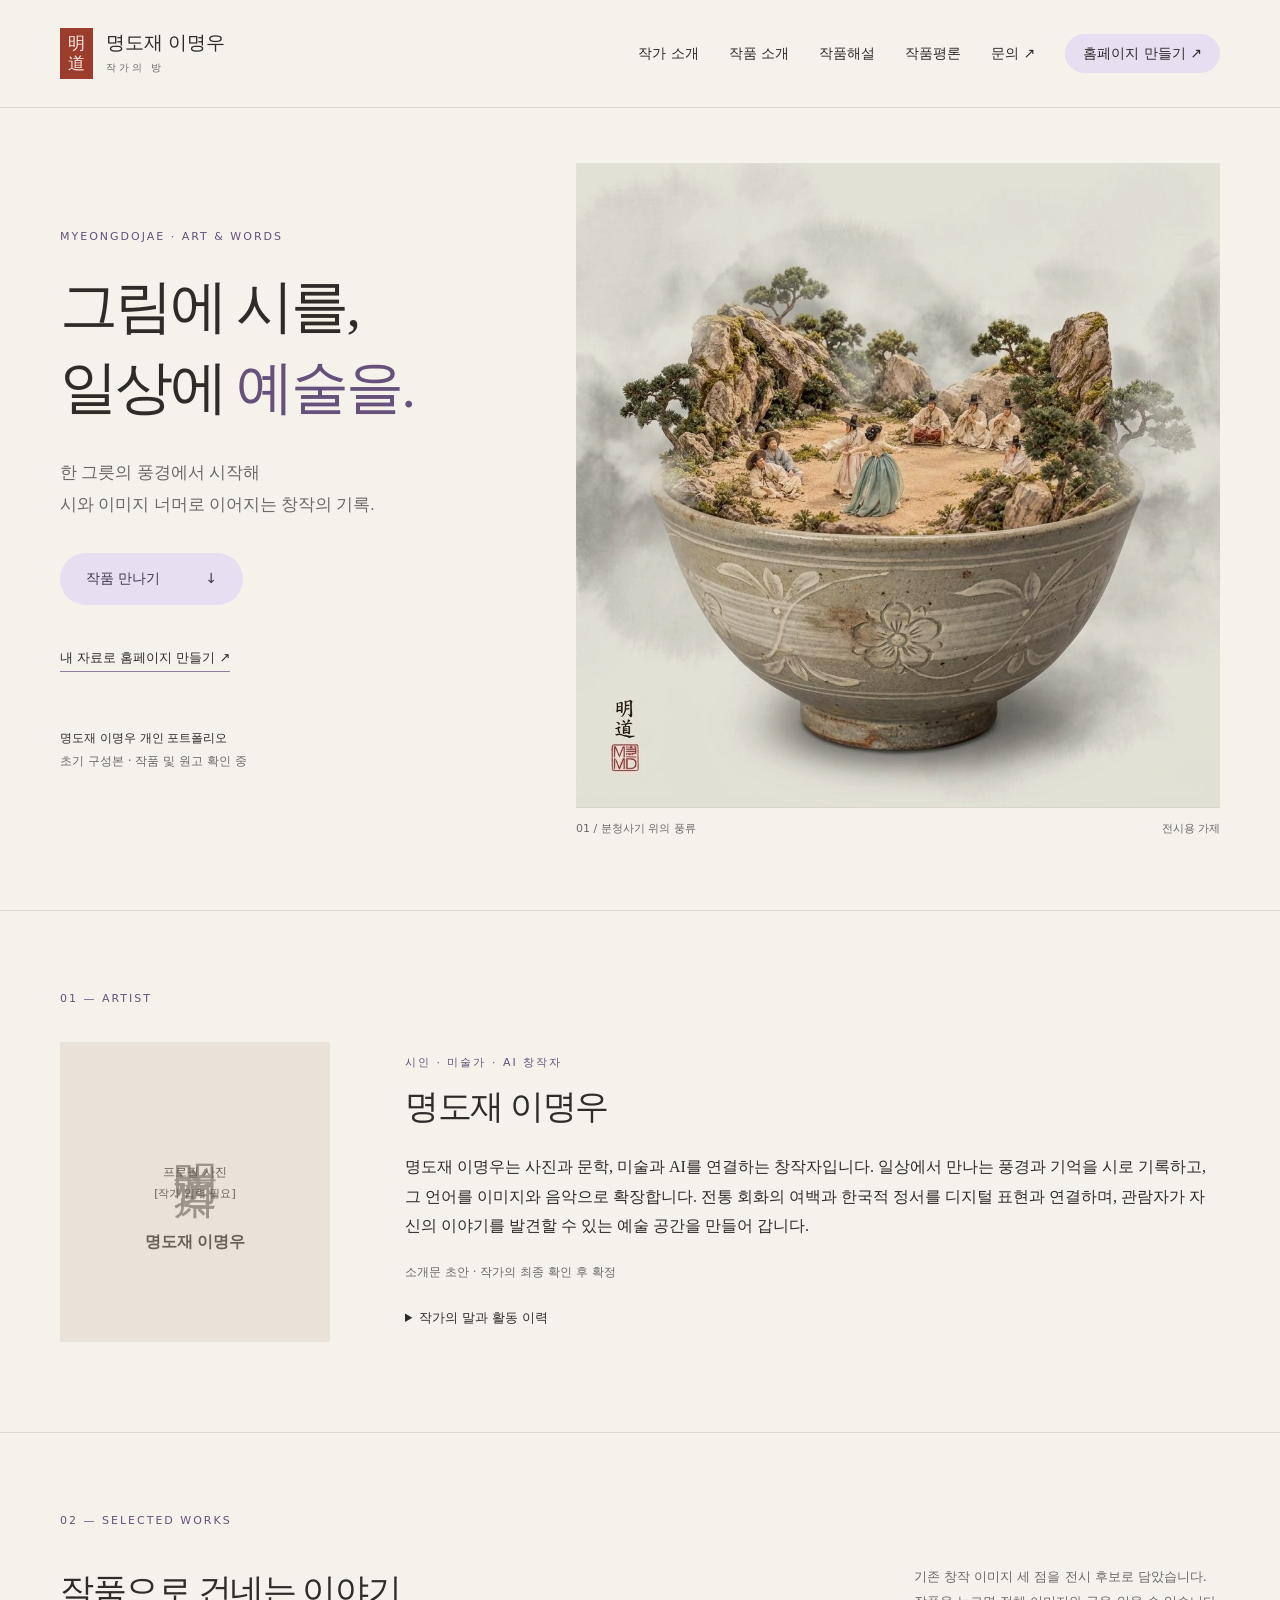
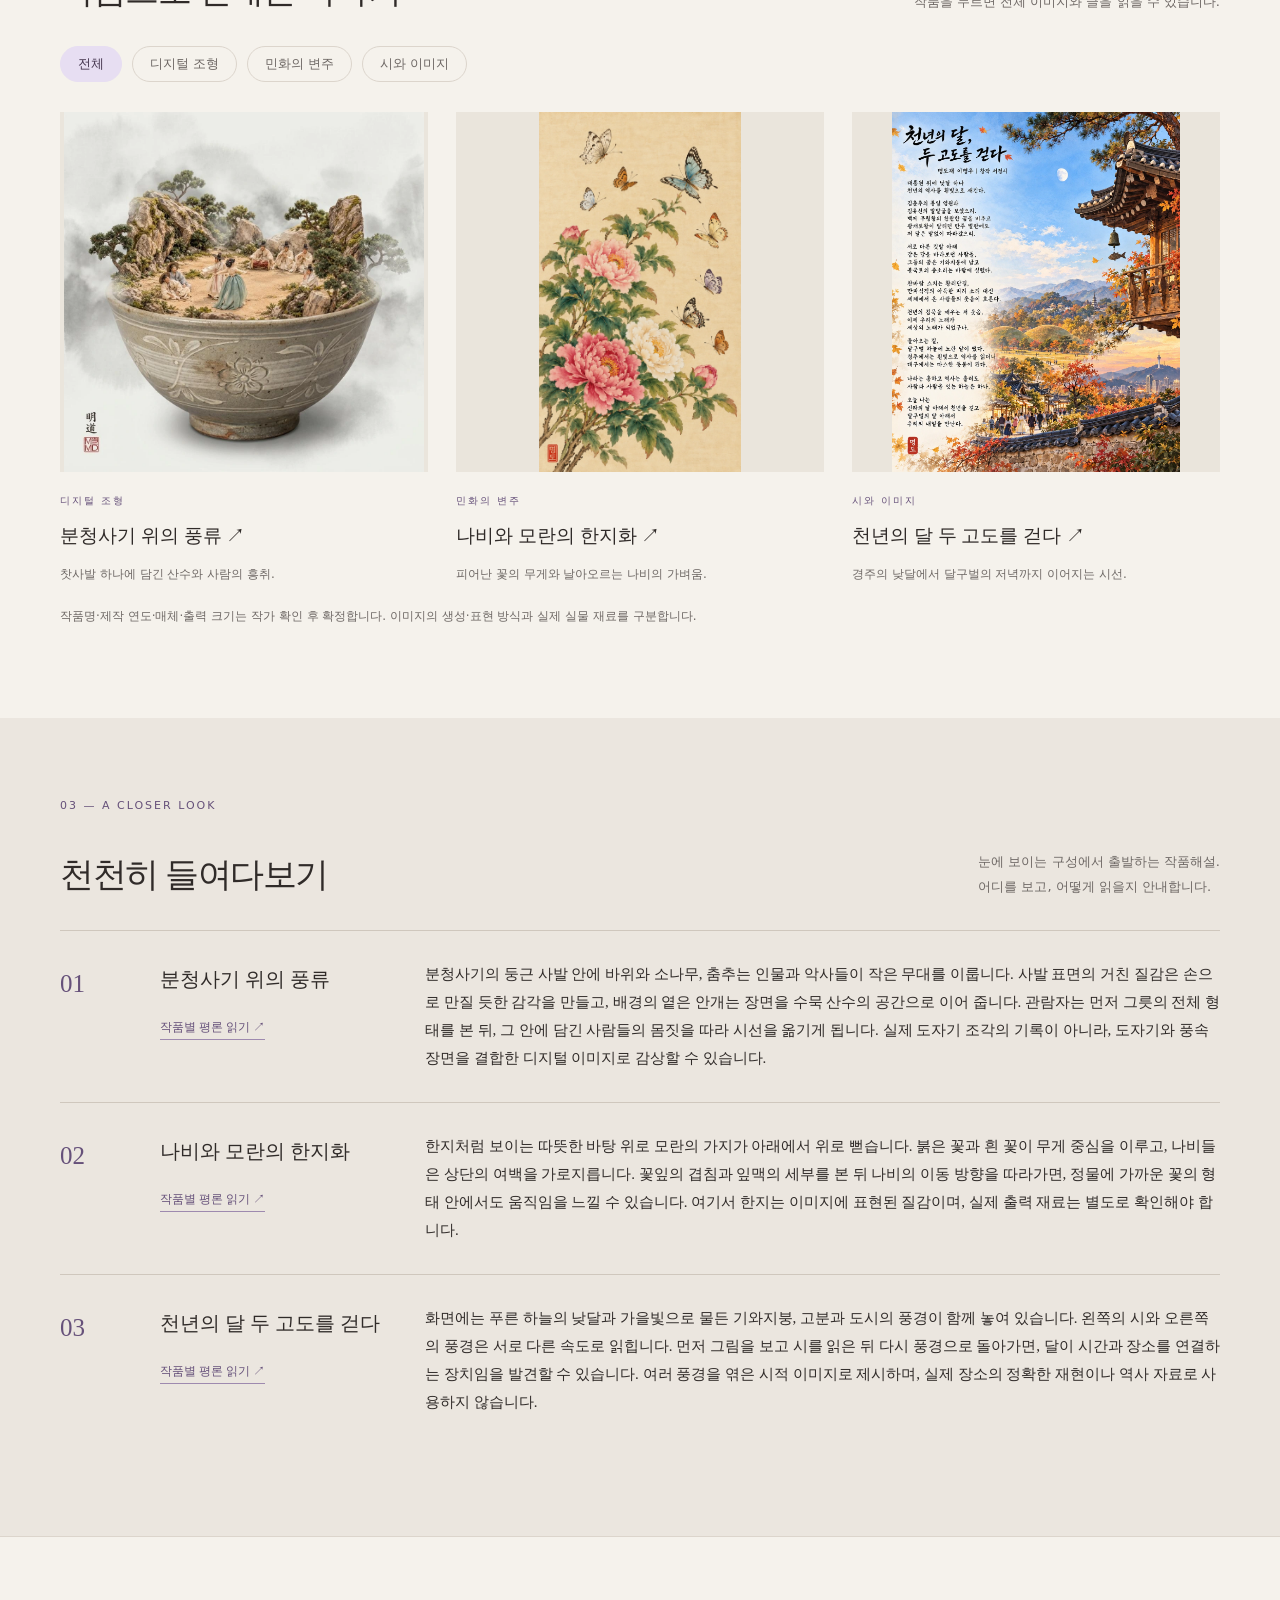
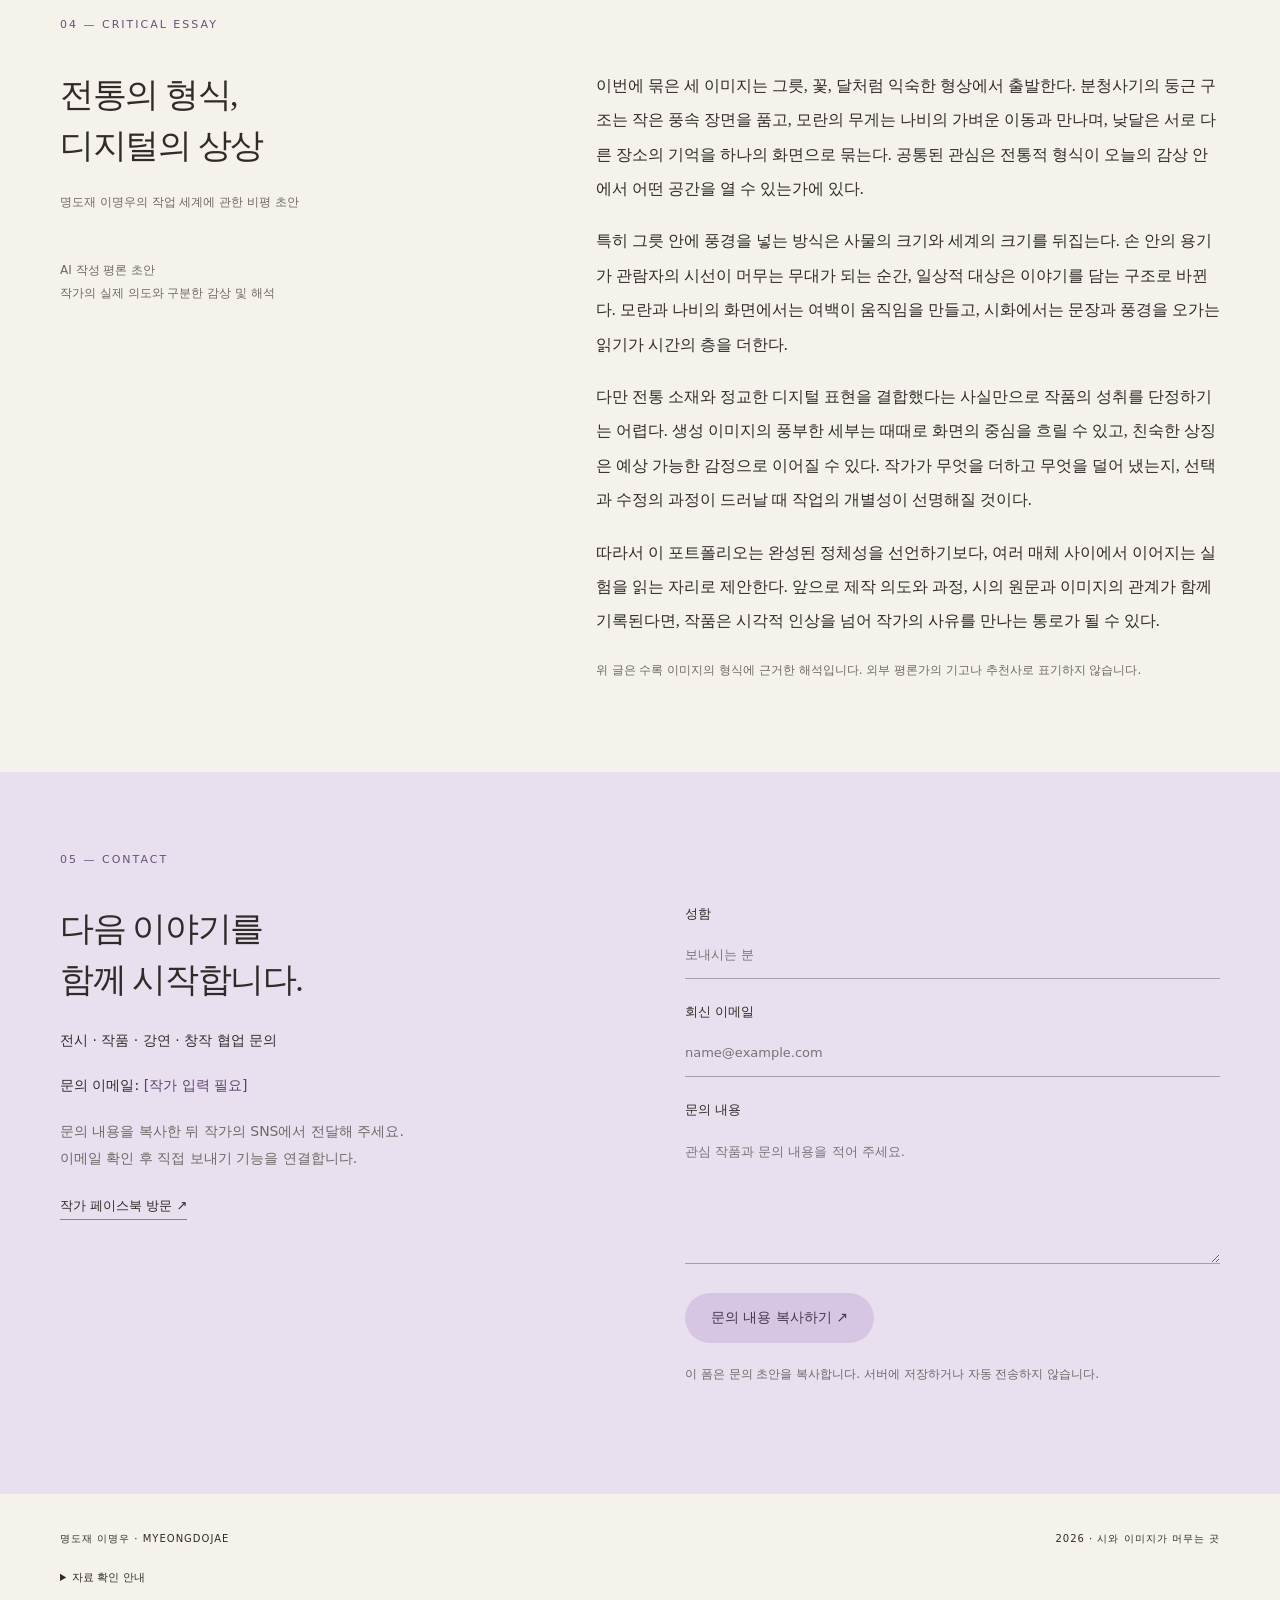
==== index.html @ 1635d93c "Add artist website builder, six-stage collaboration and project materials" ====
<!doctype html>
<html lang="ko"><head><meta charset="utf-8"><meta name="viewport" content="width=device-width, initial-scale=1"><title>명도재 이명우 | 작가의 방</title><meta name="description" content="명도재 이명우의 개인 포트폴리오. 작가 소개, 작품, 해설과 평론을 만나보세요."><meta property="og:title" content="명도재 이명우 작가의 방"><meta property="og:description" content="시와 이미지 사이에서 만나는 명도재 이명우의 작품 세계"><meta property="og:image" content="https://myeongdojae-lee-myeongwoo-portfolio.korea8014lee.chatgpt.site/assets/buncheong.webp"><meta name="theme-color" content="#f5f2ec"><link rel="stylesheet" href="style.css"><script src="app.js" defer></script></head>
<body><a class="skip" href="#main">본문으로 건너뛰기</a><header><a class="brand" href="#home"><span class="seal" aria-hidden="true">明<br>道</span><span>명도재 이명우<small>작가의 방</small></span></a><nav aria-label="주 메뉴"><a href="#artist">작가 소개</a><a href="#works">작품 소개</a><a href="#explanation">작품해설</a><a href="#criticism">작품평론</a><a href="#contact">문의 ↗</a><a href="admin/#create">홈페이지 만들기 ↗</a></nav></header>
<main id="main"><section class="hero wrap" id="home"><div class="hero-copy"><p class="eyebrow">MYEONGDOJAE · ART & WORDS</p><h1>그림에 시를,<br>일상에 <em>예술을.</em></h1><p class="intro">한 그릇의 풍경에서 시작해<br>시와 이미지 너머로 이어지는 창작의 기록.</p><a class="pill" href="#works">작품 만나기 <span>↓</span></a><p style="margin-top:18px"><a class="text-link" href="admin/#create">내 자료로 홈페이지 만들기 ↗</a></p><p class="hero-note">명도재 이명우 개인 포트폴리오<br><span>초기 구성본 · 작품 및 원고 확인 중</span></p></div><figure class="hero-art"><img src="assets/buncheong.webp" alt="분청사기 사발 속 풍속 장면과 소나무, 바위로 구성된 디지털 작품" fetchpriority="high"><figcaption><span>01 / 분청사기 위의 풍류</span><span>전시용 가제</span></figcaption></figure></section>
<section class="artist wrap section" id="artist"><div class="section-label">01 — ARTIST</div><div class="artist-layout"><div class="portrait"><span class="portrait-symbol">明道齋</span><p>프로필 사진<br><span>[작가 입력 필요]</span></p><b>명도재 이명우</b></div><div><p class="eyebrow">시인 · 미술가 · AI 창작자</p><h2>명도재 이명우</h2><p id="bio"></p><p class="muted">소개문 초안 · 작가의 최종 확인 후 확정</p><details><summary>작가의 말과 활동 이력</summary><p>작가의 말과 최종 작업 철학: [작가 입력 필요]</p><p>학력 · 경력 · 수상 · 공식 전시 이력: [검색 필요] 공식 자료와 작가 확인을 거쳐 보완합니다.</p><p>이름 표기와 대표 작품 선정 기준: [작가 입력 필요]</p></details></div></div></section>
<section class="wrap section" id="works"><div class="section-label">02 — SELECTED WORKS</div><div class="section-head"><h2>작품으로 건네는 이야기</h2><p>기존 창작 이미지 세 점을 전시 후보로 담았습니다.<br>작품을 누르면 전체 이미지와 글을 읽을 수 있습니다.</p></div><div class="filters" role="group" aria-label="작품 분야"><button class="active" data-filter="전체" aria-pressed="true">전체</button><button data-filter="디지털 조형" aria-pressed="false">디지털 조형</button><button data-filter="민화의 변주" aria-pressed="false">민화의 변주</button><button data-filter="시와 이미지" aria-pressed="false">시와 이미지</button></div><div class="works-grid" id="work-grid"></div><p class="muted">작품명·제작 연도·매체·출력 크기는 작가 확인 후 확정합니다. 이미지의 생성·표현 방식과 실제 실물 재료를 구분합니다.</p></section>
<section class="reading-band" id="explanation"><div class="wrap section"><div class="section-label">03 — A CLOSER LOOK</div><div class="section-head"><h2>천천히 들여다보기</h2><p>눈에 보이는 구성에서 출발하는 작품해설.<br>어디를 보고, 어떻게 읽을지 안내합니다.</p></div><div id="explanation-list"></div></div></section>
<section class="wrap section criticism" id="criticism"><div class="section-label">04 — CRITICAL ESSAY</div><div class="essay-layout"><div><h2>전통의 형식,<br>디지털의 상상</h2><p class="muted">명도재 이명우의 작업 세계에 관한 비평 초안</p><p class="essay-meta">AI 작성 평론 초안<br>작가의 실제 의도와 구분한 감상 및 해석</p></div><article><p>이번에 묶은 세 이미지는 그릇, 꽃, 달처럼 익숙한 형상에서 출발한다. 분청사기의 둥근 구조는 작은 풍속 장면을 품고, 모란의 무게는 나비의 가벼운 이동과 만나며, 낮달은 서로 다른 장소의 기억을 하나의 화면으로 묶는다. 공통된 관심은 전통적 형식이 오늘의 감상 안에서 어떤 공간을 열 수 있는가에 있다.</p><p>특히 그릇 안에 풍경을 넣는 방식은 사물의 크기와 세계의 크기를 뒤집는다. 손 안의 용기가 관람자의 시선이 머무는 무대가 되는 순간, 일상적 대상은 이야기를 담는 구조로 바뀐다. 모란과 나비의 화면에서는 여백이 움직임을 만들고, 시화에서는 문장과 풍경을 오가는 읽기가 시간의 층을 더한다.</p><p>다만 전통 소재와 정교한 디지털 표현을 결합했다는 사실만으로 작품의 성취를 단정하기는 어렵다. 생성 이미지의 풍부한 세부는 때때로 화면의 중심을 흐릴 수 있고, 친숙한 상징은 예상 가능한 감정으로 이어질 수 있다. 작가가 무엇을 더하고 무엇을 덜어 냈는지, 선택과 수정의 과정이 드러날 때 작업의 개별성이 선명해질 것이다.</p><p>따라서 이 포트폴리오는 완성된 정체성을 선언하기보다, 여러 매체 사이에서 이어지는 실험을 읽는 자리로 제안한다. 앞으로 제작 의도와 과정, 시의 원문과 이미지의 관계가 함께 기록된다면, 작품은 시각적 인상을 넘어 작가의 사유를 만나는 통로가 될 수 있다.</p><p class="muted">위 글은 수록 이미지의 형식에 근거한 해석입니다. 외부 평론가의 기고나 추천사로 표기하지 않습니다.</p></article></div></section>
<section class="contact-band" id="contact"><div class="wrap section"><div class="section-label">05 — CONTACT</div><div class="contact-grid"><div><h2>다음 이야기를<br>함께 시작합니다.</h2><p>전시 · 작품 · 강연 · 창작 협업 문의</p><p>문의 이메일: <span class="pending">[작가 입력 필요]</span></p><p class="muted">문의 내용을 복사한 뒤 작가의 SNS에서 전달해 주세요.<br>이메일 확인 후 직접 보내기 기능을 연결합니다.</p><a class="text-link" href="https://www.facebook.com/KOREA8014LEE/" target="_blank" rel="noopener noreferrer">작가 페이스북 방문 ↗</a></div><form id="contact-form"><label for="sender">성함</label><input id="sender" name="sender" required autocomplete="name" placeholder="보내시는 분"><label for="reply">회신 이메일</label><input id="reply" name="reply" type="email" required autocomplete="email" placeholder="name@example.com"><label for="message">문의 내용</label><textarea id="message" name="message" rows="5" required placeholder="관심 작품과 문의 내용을 적어 주세요."></textarea><button type="submit" class="pill">문의 내용 복사하기 ↗</button><p class="muted">이 폼은 문의 초안을 복사합니다. 서버에 저장하거나 자동 전송하지 않습니다.</p><p id="form-status" role="status"></p></form></div></div></section>
<footer class="wrap"><span>명도재 이명우 · MYEONGDOJAE</span><span>2026 · 시와 이미지가 머무는 곳</span><details><summary>자료 확인 안내</summary><p>소개문은 제공된 작가 정보에 기반한 초안입니다. 작품은 기존 창작 이미지를 바탕으로 구성했습니다. 작품해설과 평론은 이미지 관찰에 기반한 AI 초안입니다.</p><p>공개 자료 검색일 2026년 10월 26일. <a href="https://www.facebook.com/KOREA8014LEE/" target="_blank" rel="noopener noreferrer">작가 공개 프로필</a>은 검색 결과에서 확인했으며, 상세 이력은 공식 자료의 보완이 필요합니다.</p></details></footer></main>
<dialog id="work-dialog" aria-labelledby="dialog-title"><button class="close" type="button" aria-label="작품 상세 닫기">×</button><div id="dialog-content"></div></dialog></body></html>
---- style.css ----
:root{--paper:#f5f2ec;--ink:#302b29;--muted:#6e6865;--line:#dcd5cc;--lavender:#e7def2;--purple:#66517a}*{box-sizing:border-box}html{scroll-behavior:smooth;scroll-padding-top:115px}body{margin:0;background:var(--paper);color:var(--ink);font:16px/1.85 "Noto Serif KR","Batang",serif}h1,h2,h3,p,figure{margin:0}h1,h2,h3{word-break:keep-all}p+p{margin-top:18px}button,input,textarea{font:inherit}button,a,input,textarea,summary{-webkit-tap-highlight-color:transparent}a{color:inherit;text-decoration:none}a:hover{text-decoration:underline}button{cursor:pointer}button:focus-visible,a:focus-visible,input:focus-visible,textarea:focus-visible,summary:focus-visible{outline:3px solid var(--purple);outline-offset:5px}.wrap{max-width:1320px;margin:auto;padding-left:60px;padding-right:60px}header{min-height:108px;display:flex;align-items:center;justify-content:space-between;padding:22px 60px;border-bottom:1px solid var(--line);background:rgba(245,242,236,.97);position:sticky;top:0;z-index:5}nav{display:flex;gap:30px;font-family:system-ui,sans-serif;font-size:14px}nav a:last-child{background:var(--lavender);padding:7px 18px;border-radius:25px}nav a{align-self:center}.brand{display:flex;gap:13px;align-items:center;font-size:19px;line-height:1.5}.brand small{display:block;font:10px/2 system-ui,sans-serif;color:var(--muted);letter-spacing:3px}.seal{background:#9c3c2d;color:#f8ede4;line-height:1.15;padding:6px 8px;font-size:17px}.hero{display:grid;grid-template-columns:.85fr 1.15fr;gap:40px;padding-top:55px;padding-bottom:72px;align-items:center}.eyebrow{font:11px/1.6 system-ui,sans-serif;letter-spacing:2px;color:var(--purple);margin-bottom:22px}h1{font-size:clamp(36px,4.5vw,64px);font-weight:500;line-height:1.4;letter-spacing:-3px}h1 em{font-style:normal;color:var(--purple)}.intro{margin-top:28px;color:var(--muted);line-height:1.9;font-size:17px}.pill{display:inline-flex;align-items:center;justify-content:space-between;gap:45px;border:0;background:var(--lavender);border-radius:40px;padding:13px 26px;color:#45364f;font-family:system-ui,sans-serif;font-size:14px}.hero .pill{margin-top:32px}.hero-note{font:12px/1.9 system-ui,sans-serif;margin-top:55px}.hero-note span{color:var(--muted)}.hero-art img{display:block;width:100%;mix-blend-mode:multiply}.hero-art figcaption{border-top:1px solid var(--line);display:flex;justify-content:space-between;padding-top:12px;font:11px/1.6 system-ui,sans-serif;color:var(--muted)}.section{padding-top:80px;padding-bottom:90px;border-top:1px solid var(--line)}.section-label{font:11px/1.5 system-ui,sans-serif;color:var(--purple);letter-spacing:2px;margin-bottom:35px}h2{font-size:34px;font-weight:500;line-height:1.5;letter-spacing:-1.4px}.artist-layout{display:grid;grid-template-columns:270px 1fr;gap:75px;align-items:center}.artist-layout h2{margin-bottom:20px}.artist-layout .eyebrow{margin-bottom:10px}.portrait{background:#e8e2d9;min-height:300px;display:flex;align-items:center;justify-content:center;flex-direction:column;gap:22px;color:#6a6058}.portrait-symbol{font-size:45px;letter-spacing:4px;writing-mode:vertical-rl;opacity:.6}.portrait p{text-align:center;font:12px/1.8 system-ui,sans-serif}.portrait p span{font-size:11px}.muted{font:12px/1.9 system-ui,sans-serif;color:var(--muted);margin-top:20px}details{font:13px/1.9 system-ui,sans-serif;margin-top:22px}summary{cursor:pointer}details p{margin-top:15px}.section-head{display:flex;justify-content:space-between;gap:40px;align-items:center;margin-bottom:30px}.section-head>p{font:13px/1.9 system-ui,sans-serif;color:var(--muted)}.filters{display:flex;gap:10px;flex-wrap:wrap;margin-bottom:30px}.filters button{padding:7px 17px;border:1px solid var(--line);border-radius:30px;background:transparent;font:13px/1.6 system-ui,sans-serif;color:var(--muted)}.filters .active{background:var(--lavender);border-color:var(--lavender);color:#45364f}.works-grid{display:grid;grid-template-columns:repeat(3,1fr);gap:28px}.work{border:0;background:transparent;text-align:left;padding:0;color:inherit}.work .image-well{background:#eae5dc;height:360px;display:flex;align-items:center;justify-content:center;overflow:hidden}.work img{height:100%;width:100%;object-fit:contain;transition:transform .3s}.work:hover img{transform:scale(1.025)}.work .num{display:block;font:10px system-ui,sans-serif;color:var(--purple);letter-spacing:2px;margin-top:22px}.work h3{font-size:19px;font-weight:500;margin:10px 0}.work p{font:12px/1.8 system-ui,sans-serif;color:var(--muted)}.reading-band{background:#ebe6df}.reading-band .section{border:0}.reading-row{display:grid;grid-template-columns:75px 240px 1fr;gap:25px;border-top:1px solid #cfc7bd;padding:30px 0}.reading-row>span{font-size:25px;color:var(--purple)}.reading-row h3{font-size:20px;font-weight:500}.reading-row p{font-size:15px}.reading-row button{display:block;border:0;border-bottom:1px solid #9e8aaf;background:none;color:var(--purple);padding:0;margin-top:18px;font-size:12px}.essay-layout{display:grid;grid-template-columns:1fr 1.4fr;gap:90px}.essay-meta{font:12px/1.9 system-ui,sans-serif;color:var(--muted);margin-top:45px}.essay-layout article{font-size:16px;line-height:2.15}.contact-band{background:#e9e0ef}.contact-band .section{border:0}.contact-grid{display:grid;grid-template-columns:1fr 1fr;gap:90px}.contact-grid h2{margin-bottom:22px}.contact-grid>div>p{font:14px/1.9 system-ui,sans-serif}.pending{color:#5c426f}.text-link{display:inline-block;margin-top:22px;border-bottom:1px solid #8f7c9c;font:13px/2 system-ui,sans-serif}form{font:13px/1.7 system-ui,sans-serif}label{display:block;margin-bottom:7px}input,textarea{width:100%;padding:12px 0;border:0;border-bottom:1px solid #aa9caf;background:transparent;border-radius:0;margin-bottom:22px;color:var(--ink)}textarea{resize:vertical}form .pill{background:#d7c6e3}footer{display:flex;flex-wrap:wrap;gap:20px;justify-content:space-between;padding-top:35px!important;padding-bottom:35px!important;font:10px/1.9 system-ui,sans-serif;letter-spacing:1px}footer details{width:100%;letter-spacing:0;font-size:11px;margin-top:0}dialog{border:0;background:var(--paper);color:var(--ink);max-width:1100px;width:94vw;max-height:92vh;padding:55px;overscroll-behavior:contain}dialog::backdrop{background:#26201ccd;backdrop-filter:blur(6px)}.close{position:absolute;top:12px;right:20px;border:0;background:var(--lavender);border-radius:50%;width:35px;height:35px;font-size:26px;line-height:1}.detail-layout{display:grid;grid-template-columns:1fr 1fr;gap:40px}.detail-layout img{width:100%;height:auto;max-height:72vh;object-fit:contain;position:sticky;top:0}.detail-layout h2{font-size:28px;margin-bottom:10px}.detail-layout h3{font-size:20px;margin-top:28px;margin-bottom:10px}.detail-layout p{font-size:14px}.detail-layout dl{font:12px/1.9 system-ui,sans-serif}.detail-layout dt{color:var(--purple);margin-top:12px}.detail-layout dd{margin:0}.detail-layout a{font:12px system-ui,sans-serif;text-decoration:underline}.skip{position:absolute;top:-80px;background:white;padding:10px;z-index:20}.skip:focus{top:0}[hidden]{display:none!important}@media(max-width:900px){header{padding:18px 25px;gap:15px;flex-wrap:wrap;position:relative}nav{gap:19px;flex-wrap:wrap;font-size:12px}.wrap{padding-left:26px;padding-right:26px}.hero{gap:15px}.hero-note{margin-top:25px}.artist-layout{gap:35px;grid-template-columns:200px 1fr}.work .image-well{height:280px}.reading-row{grid-template-columns:40px 180px 1fr;gap:15px}.essay-layout,.contact-grid{gap:40px}.detail-layout{gap:25px}}@media(max-width:620px){html{scroll-padding-top:15px}.hero{grid-template-columns:1fr;padding-top:38px;padding-bottom:45px}.hero-copy{max-width:90%}h1{font-size:42px;letter-spacing:-2px}.intro{font-size:15px;margin-top:20px}.hero-note{margin:23px 0 10px}.hero-art{margin-top:15px}.section{padding-top:45px;padding-bottom:50px}.section-label{margin-bottom:24px}h2{font-size:28px}.artist-layout{grid-template-columns:1fr;gap:30px}.portrait{min-height:230px;max-width:260px}.section-head{display:block}.section-head>p{margin-top:15px}.works-grid{grid-template-columns:1fr;gap:38px}.work .image-well{height:420px}.reading-row{grid-template-columns:32px 1fr}.reading-row>div:last-child{grid-column:2}.essay-layout,.contact-grid,.detail-layout{grid-template-columns:1fr;gap:28px}.essay-meta{margin-top:20px}.detail-layout img{position:static;max-height:60vh}dialog{padding:48px 22px 25px}.section-head h2{font-size:27px}footer{font-size:10px}.brand{font-size:17px}nav{gap:14px}.hero-art figcaption{font-size:10px}}@media(prefers-reduced-motion:reduce){html{scroll-behavior:auto}*{transition:none!important}}
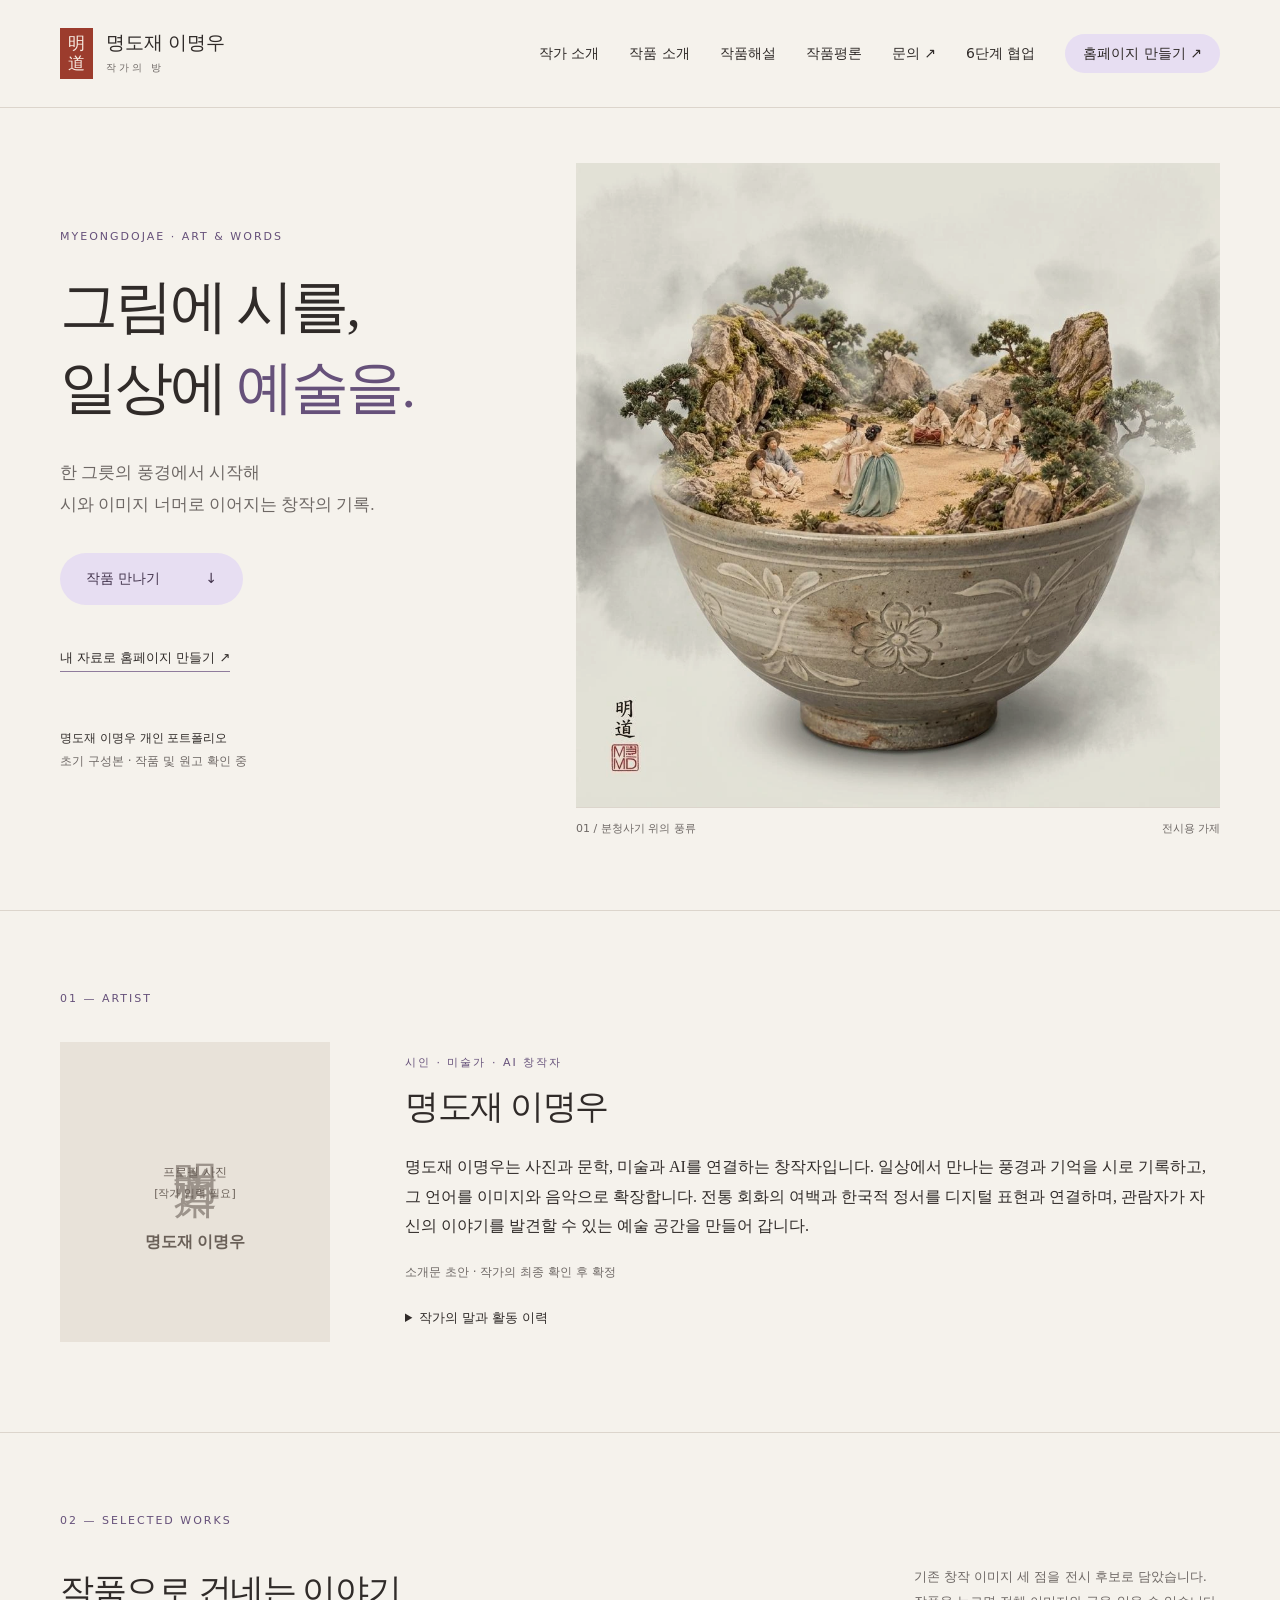
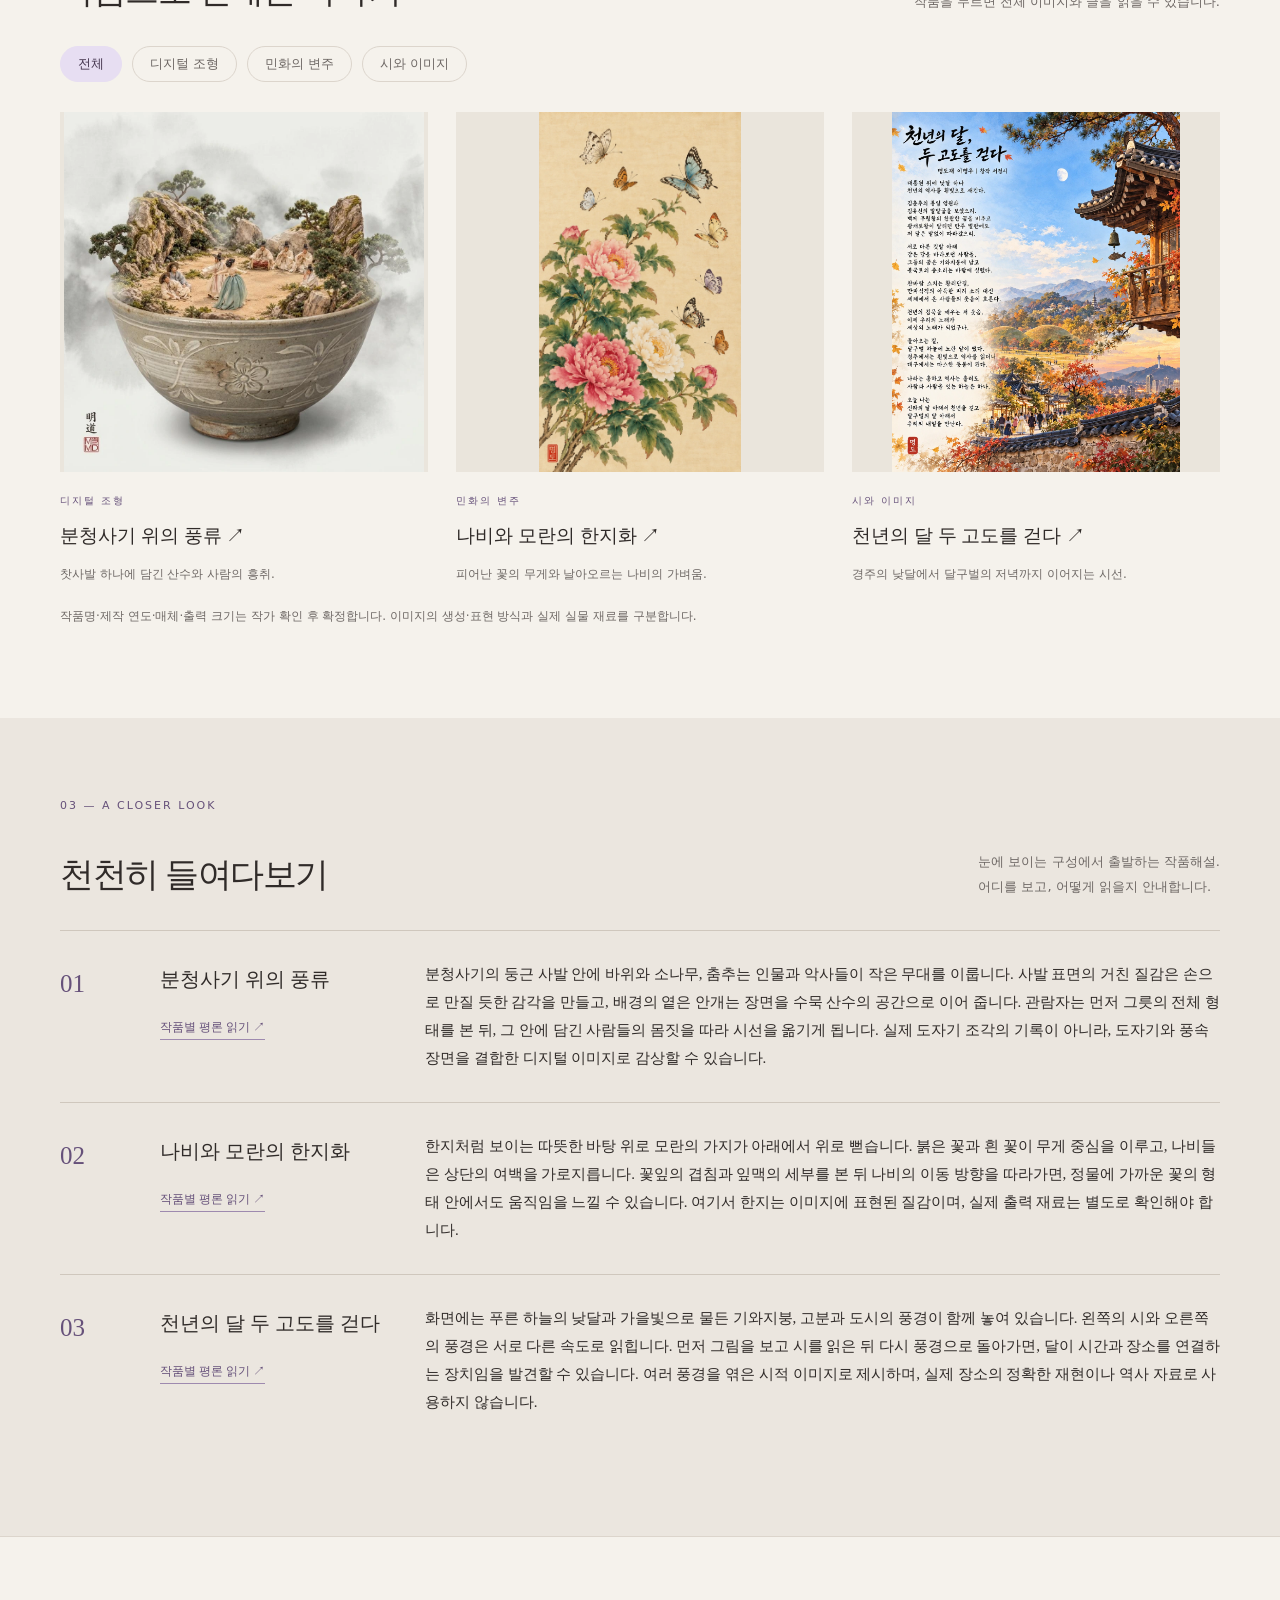
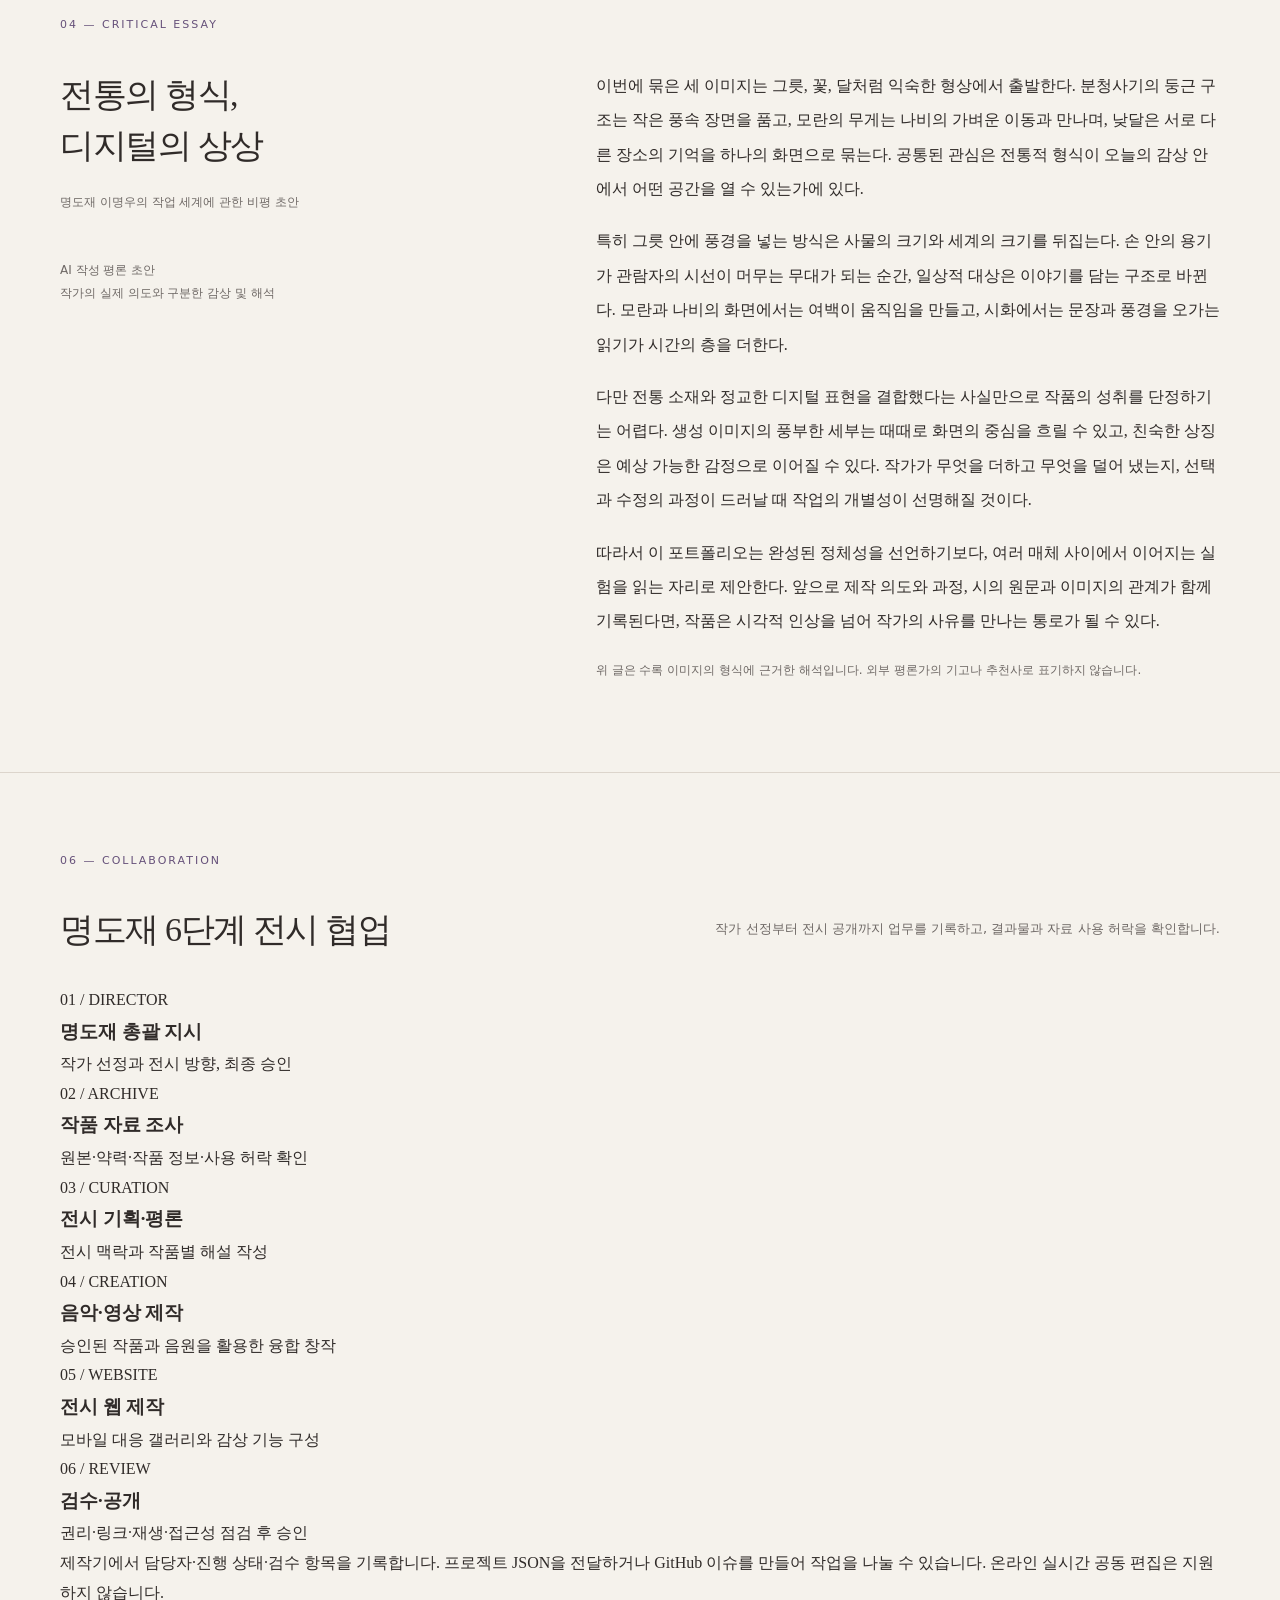
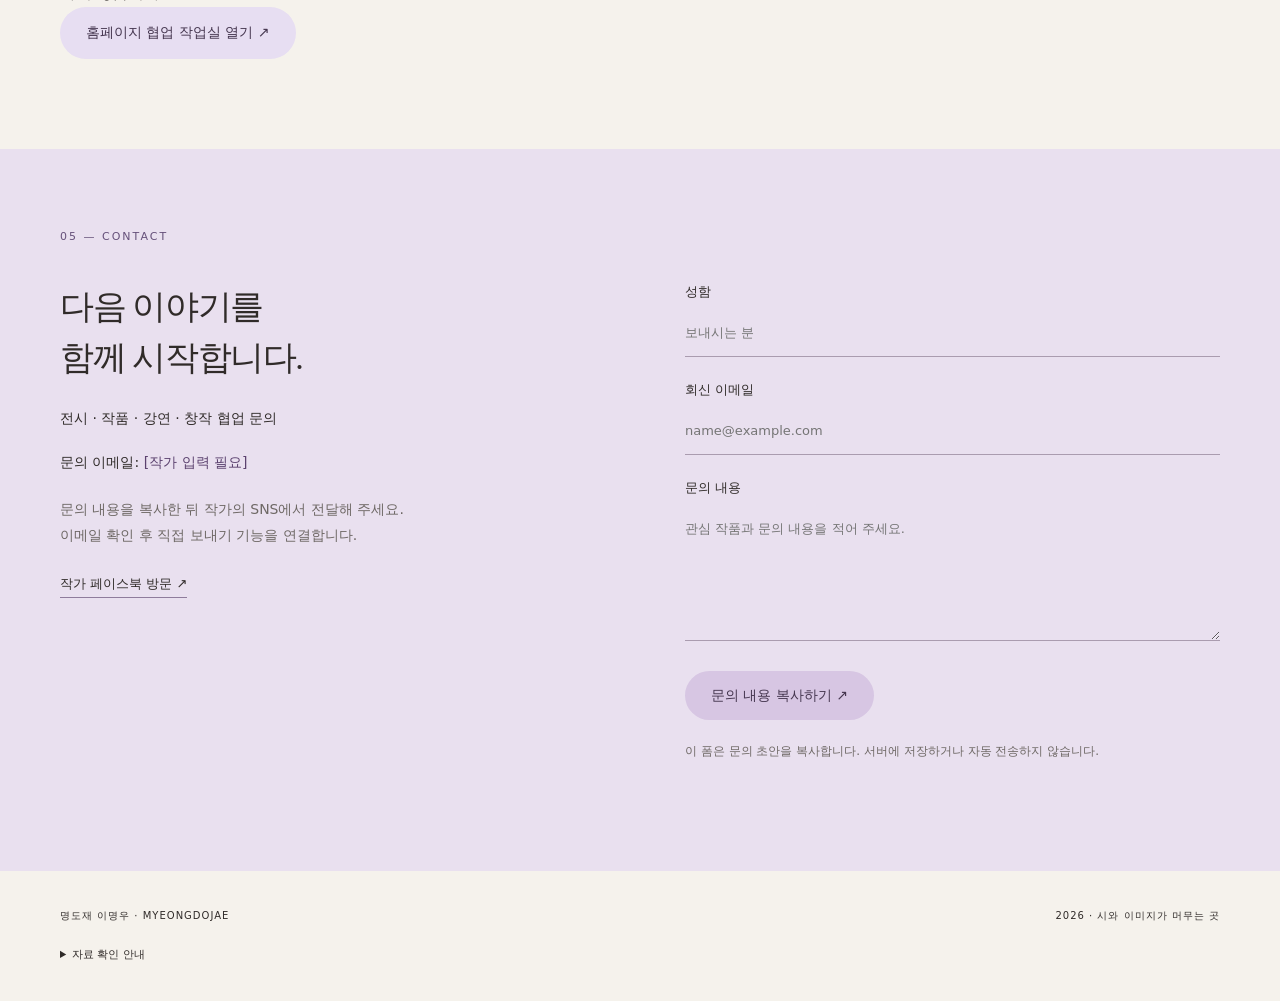
==== commit 6812c889: "Show the six official collaboration stages and link to working editor on public index homepage" ====
--- a/index.html
+++ b/index.html
@@ -1,11 +1,25 @@
 <!doctype html>
 <html lang="ko"><head><meta charset="utf-8"><meta name="viewport" content="width=device-width, initial-scale=1"><title>명도재 이명우 | 작가의 방</title><meta name="description" content="명도재 이명우의 개인 포트폴리오. 작가 소개, 작품, 해설과 평론을 만나보세요."><meta property="og:title" content="명도재 이명우 작가의 방"><meta property="og:description" content="시와 이미지 사이에서 만나는 명도재 이명우의 작품 세계"><meta property="og:image" content="https://myeongdojae-lee-myeongwoo-portfolio.korea8014lee.chatgpt.site/assets/buncheong.webp"><meta name="theme-color" content="#f5f2ec"><link rel="stylesheet" href="style.css"><script src="app.js" defer></script></head>
-<body><a class="skip" href="#main">본문으로 건너뛰기</a><header><a class="brand" href="#home"><span class="seal" aria-hidden="true">明<br>道</span><span>명도재 이명우<small>작가의 방</small></span></a><nav aria-label="주 메뉴"><a href="#artist">작가 소개</a><a href="#works">작품 소개</a><a href="#explanation">작품해설</a><a href="#criticism">작품평론</a><a href="#contact">문의 ↗</a><a href="admin/#create">홈페이지 만들기 ↗</a></nav></header>
+<body><a class="skip" href="#main">본문으로 건너뛰기</a><header><a class="brand" href="#home"><span class="seal" aria-hidden="true">明<br>道</span><span>명도재 이명우<small>작가의 방</small></span></a><nav aria-label="주 메뉴"><a href="#artist">작가 소개</a><a href="#works">작품 소개</a><a href="#explanation">작품해설</a><a href="#criticism">작품평론</a><a href="#contact">문의 ↗</a><a href="#collaboration">6단계 협업</a><a href="admin/#create">홈페이지 만들기 ↗</a></nav></header>
 <main id="main"><section class="hero wrap" id="home"><div class="hero-copy"><p class="eyebrow">MYEONGDOJAE · ART & WORDS</p><h1>그림에 시를,<br>일상에 <em>예술을.</em></h1><p class="intro">한 그릇의 풍경에서 시작해<br>시와 이미지 너머로 이어지는 창작의 기록.</p><a class="pill" href="#works">작품 만나기 <span>↓</span></a><p style="margin-top:18px"><a class="text-link" href="admin/#create">내 자료로 홈페이지 만들기 ↗</a></p><p class="hero-note">명도재 이명우 개인 포트폴리오<br><span>초기 구성본 · 작품 및 원고 확인 중</span></p></div><figure class="hero-art"><img src="assets/buncheong.webp" alt="분청사기 사발 속 풍속 장면과 소나무, 바위로 구성된 디지털 작품" fetchpriority="high"><figcaption><span>01 / 분청사기 위의 풍류</span><span>전시용 가제</span></figcaption></figure></section>
 <section class="artist wrap section" id="artist"><div class="section-label">01 — ARTIST</div><div class="artist-layout"><div class="portrait"><span class="portrait-symbol">明道齋</span><p>프로필 사진<br><span>[작가 입력 필요]</span></p><b>명도재 이명우</b></div><div><p class="eyebrow">시인 · 미술가 · AI 창작자</p><h2>명도재 이명우</h2><p id="bio"></p><p class="muted">소개문 초안 · 작가의 최종 확인 후 확정</p><details><summary>작가의 말과 활동 이력</summary><p>작가의 말과 최종 작업 철학: [작가 입력 필요]</p><p>학력 · 경력 · 수상 · 공식 전시 이력: [검색 필요] 공식 자료와 작가 확인을 거쳐 보완합니다.</p><p>이름 표기와 대표 작품 선정 기준: [작가 입력 필요]</p></details></div></div></section>
 <section class="wrap section" id="works"><div class="section-label">02 — SELECTED WORKS</div><div class="section-head"><h2>작품으로 건네는 이야기</h2><p>기존 창작 이미지 세 점을 전시 후보로 담았습니다.<br>작품을 누르면 전체 이미지와 글을 읽을 수 있습니다.</p></div><div class="filters" role="group" aria-label="작품 분야"><button class="active" data-filter="전체" aria-pressed="true">전체</button><button data-filter="디지털 조형" aria-pressed="false">디지털 조형</button><button data-filter="민화의 변주" aria-pressed="false">민화의 변주</button><button data-filter="시와 이미지" aria-pressed="false">시와 이미지</button></div><div class="works-grid" id="work-grid"></div><p class="muted">작품명·제작 연도·매체·출력 크기는 작가 확인 후 확정합니다. 이미지의 생성·표현 방식과 실제 실물 재료를 구분합니다.</p></section>
 <section class="reading-band" id="explanation"><div class="wrap section"><div class="section-label">03 — A CLOSER LOOK</div><div class="section-head"><h2>천천히 들여다보기</h2><p>눈에 보이는 구성에서 출발하는 작품해설.<br>어디를 보고, 어떻게 읽을지 안내합니다.</p></div><div id="explanation-list"></div></div></section>
 <section class="wrap section criticism" id="criticism"><div class="section-label">04 — CRITICAL ESSAY</div><div class="essay-layout"><div><h2>전통의 형식,<br>디지털의 상상</h2><p class="muted">명도재 이명우의 작업 세계에 관한 비평 초안</p><p class="essay-meta">AI 작성 평론 초안<br>작가의 실제 의도와 구분한 감상 및 해석</p></div><article><p>이번에 묶은 세 이미지는 그릇, 꽃, 달처럼 익숙한 형상에서 출발한다. 분청사기의 둥근 구조는 작은 풍속 장면을 품고, 모란의 무게는 나비의 가벼운 이동과 만나며, 낮달은 서로 다른 장소의 기억을 하나의 화면으로 묶는다. 공통된 관심은 전통적 형식이 오늘의 감상 안에서 어떤 공간을 열 수 있는가에 있다.</p><p>특히 그릇 안에 풍경을 넣는 방식은 사물의 크기와 세계의 크기를 뒤집는다. 손 안의 용기가 관람자의 시선이 머무는 무대가 되는 순간, 일상적 대상은 이야기를 담는 구조로 바뀐다. 모란과 나비의 화면에서는 여백이 움직임을 만들고, 시화에서는 문장과 풍경을 오가는 읽기가 시간의 층을 더한다.</p><p>다만 전통 소재와 정교한 디지털 표현을 결합했다는 사실만으로 작품의 성취를 단정하기는 어렵다. 생성 이미지의 풍부한 세부는 때때로 화면의 중심을 흐릴 수 있고, 친숙한 상징은 예상 가능한 감정으로 이어질 수 있다. 작가가 무엇을 더하고 무엇을 덜어 냈는지, 선택과 수정의 과정이 드러날 때 작업의 개별성이 선명해질 것이다.</p><p>따라서 이 포트폴리오는 완성된 정체성을 선언하기보다, 여러 매체 사이에서 이어지는 실험을 읽는 자리로 제안한다. 앞으로 제작 의도와 과정, 시의 원문과 이미지의 관계가 함께 기록된다면, 작품은 시각적 인상을 넘어 작가의 사유를 만나는 통로가 될 수 있다.</p><p class="muted">위 글은 수록 이미지의 형식에 근거한 해석입니다. 외부 평론가의 기고나 추천사로 표기하지 않습니다.</p></article></div></section>
+<section class="wrap section collab-intro" id="collaboration" aria-labelledby="collab-intro-title">
+<div class="section-label">06 — COLLABORATION</div>
+<div class="section-head"><h2 id="collab-intro-title">명도재 6단계 전시 협업</h2><p>작가 선정부터 전시 공개까지 업무를 기록하고, 결과물과 자료 사용 허락을 확인합니다.</p></div>
+<div class="collab-steps">
+<article><span>01 / DIRECTOR</span><h3>명도재 총괄 지시</h3><p>작가 선정과 전시 방향, 최종 승인</p></article>
+<article><span>02 / ARCHIVE</span><h3>작품 자료 조사</h3><p>원본·약력·작품 정보·사용 허락 확인</p></article>
+<article><span>03 / CURATION</span><h3>전시 기획·평론</h3><p>전시 맥락과 작품별 해설 작성</p></article>
+<article><span>04 / CREATION</span><h3>음악·영상 제작</h3><p>승인된 작품과 음원을 활용한 융합 창작</p></article>
+<article><span>05 / WEBSITE</span><h3>전시 웹 제작</h3><p>모바일 대응 갤러리와 감상 기능 구성</p></article>
+<article><span>06 / REVIEW</span><h3>검수·공개</h3><p>권리·링크·재생·접근성 점검 후 승인</p></article>
+</div>
+<p class="collab-notice">제작기에서 담당자·진행 상태·검수 항목을 기록합니다. 프로젝트 JSON을 전달하거나 GitHub 이슈를 만들어 작업을 나눌 수 있습니다. 온라인 실시간 공동 편집은 지원하지 않습니다.</p>
+<a class="pill" href="admin/#create">홈페이지 협업 작업실 열기 ↗</a>
+</section>
 <section class="contact-band" id="contact"><div class="wrap section"><div class="section-label">05 — CONTACT</div><div class="contact-grid"><div><h2>다음 이야기를<br>함께 시작합니다.</h2><p>전시 · 작품 · 강연 · 창작 협업 문의</p><p>문의 이메일: <span class="pending">[작가 입력 필요]</span></p><p class="muted">문의 내용을 복사한 뒤 작가의 SNS에서 전달해 주세요.<br>이메일 확인 후 직접 보내기 기능을 연결합니다.</p><a class="text-link" href="https://www.facebook.com/KOREA8014LEE/" target="_blank" rel="noopener noreferrer">작가 페이스북 방문 ↗</a></div><form id="contact-form"><label for="sender">성함</label><input id="sender" name="sender" required autocomplete="name" placeholder="보내시는 분"><label for="reply">회신 이메일</label><input id="reply" name="reply" type="email" required autocomplete="email" placeholder="name@example.com"><label for="message">문의 내용</label><textarea id="message" name="message" rows="5" required placeholder="관심 작품과 문의 내용을 적어 주세요."></textarea><button type="submit" class="pill">문의 내용 복사하기 ↗</button><p class="muted">이 폼은 문의 초안을 복사합니다. 서버에 저장하거나 자동 전송하지 않습니다.</p><p id="form-status" role="status"></p></form></div></div></section>
 <footer class="wrap"><span>명도재 이명우 · MYEONGDOJAE</span><span>2026 · 시와 이미지가 머무는 곳</span><details><summary>자료 확인 안내</summary><p>소개문은 제공된 작가 정보에 기반한 초안입니다. 작품은 기존 창작 이미지를 바탕으로 구성했습니다. 작품해설과 평론은 이미지 관찰에 기반한 AI 초안입니다.</p><p>공개 자료 검색일 2026년 10월 26일. <a href="https://www.facebook.com/KOREA8014LEE/" target="_blank" rel="noopener noreferrer">작가 공개 프로필</a>은 검색 결과에서 확인했으며, 상세 이력은 공식 자료의 보완이 필요합니다.</p></details></footer></main>
 <dialog id="work-dialog" aria-labelledby="dialog-title"><button class="close" type="button" aria-label="작품 상세 닫기">×</button><div id="dialog-content"></div></dialog></body></html>
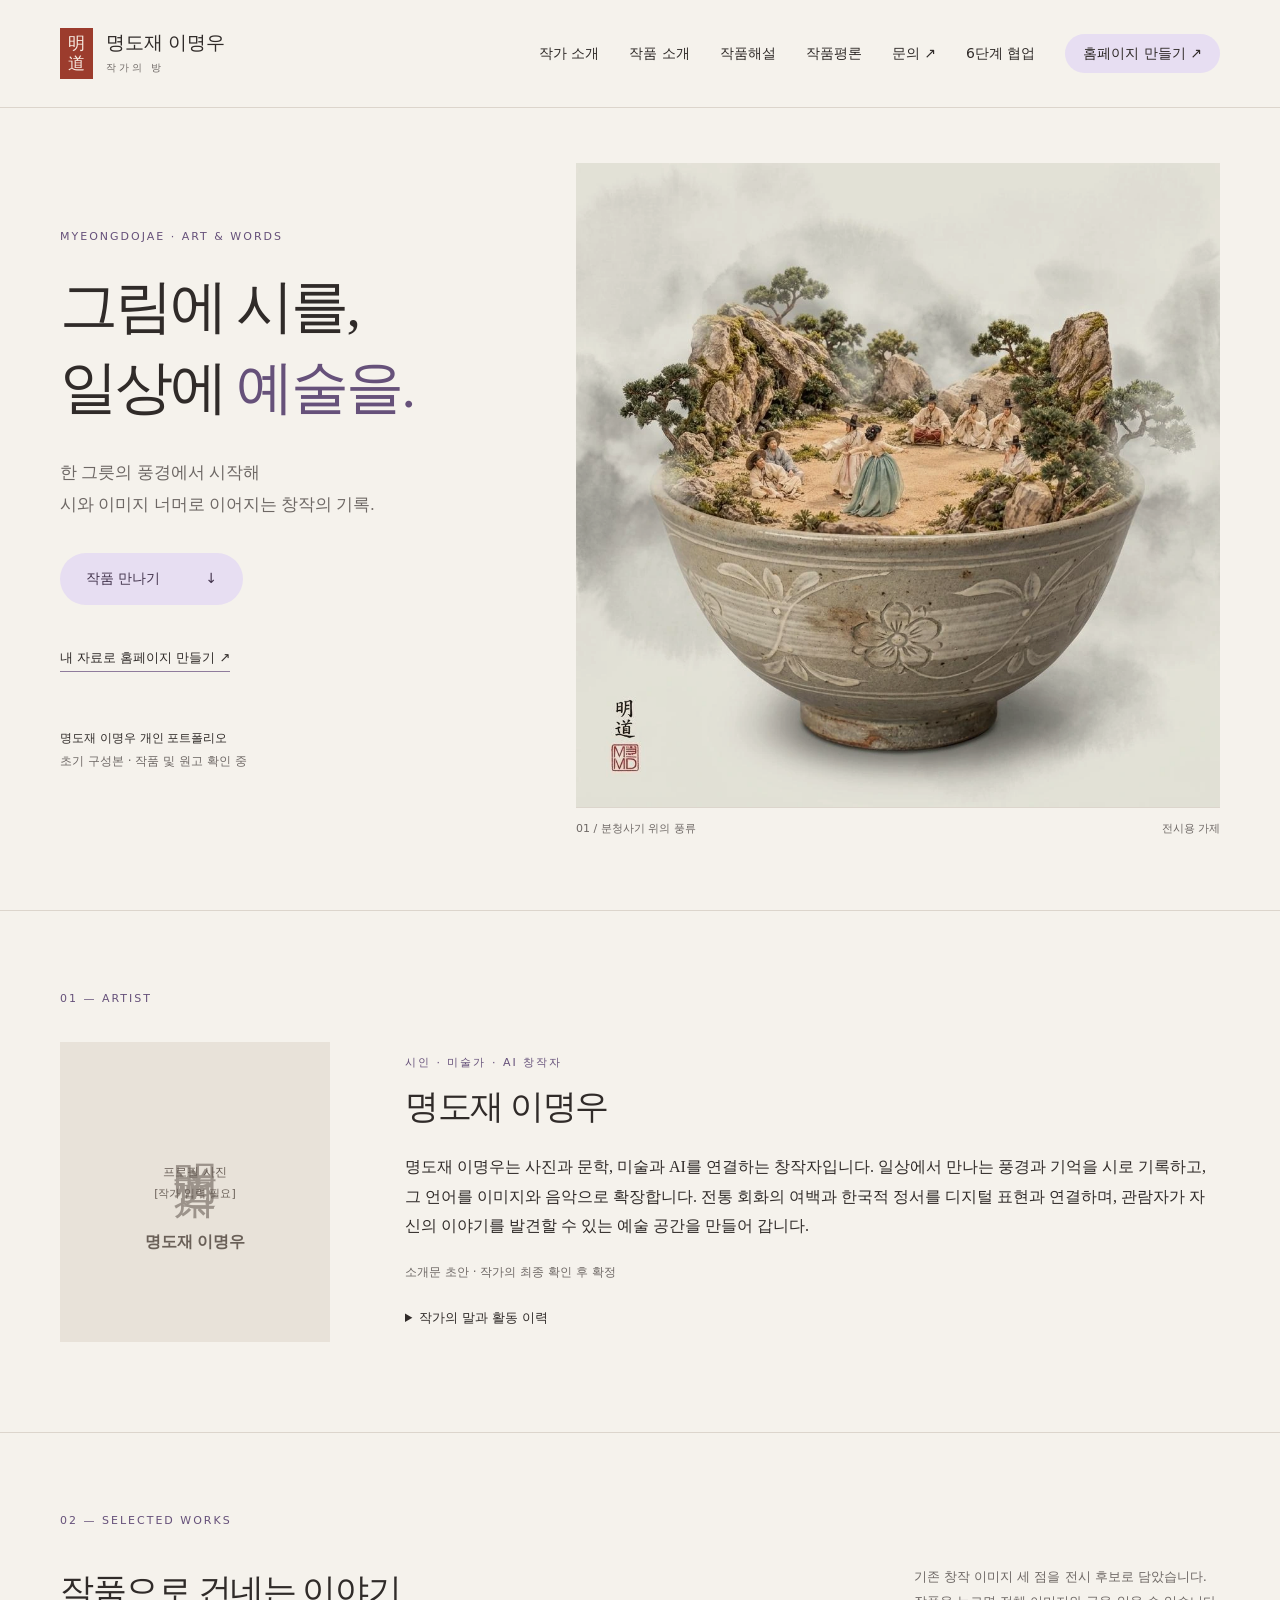
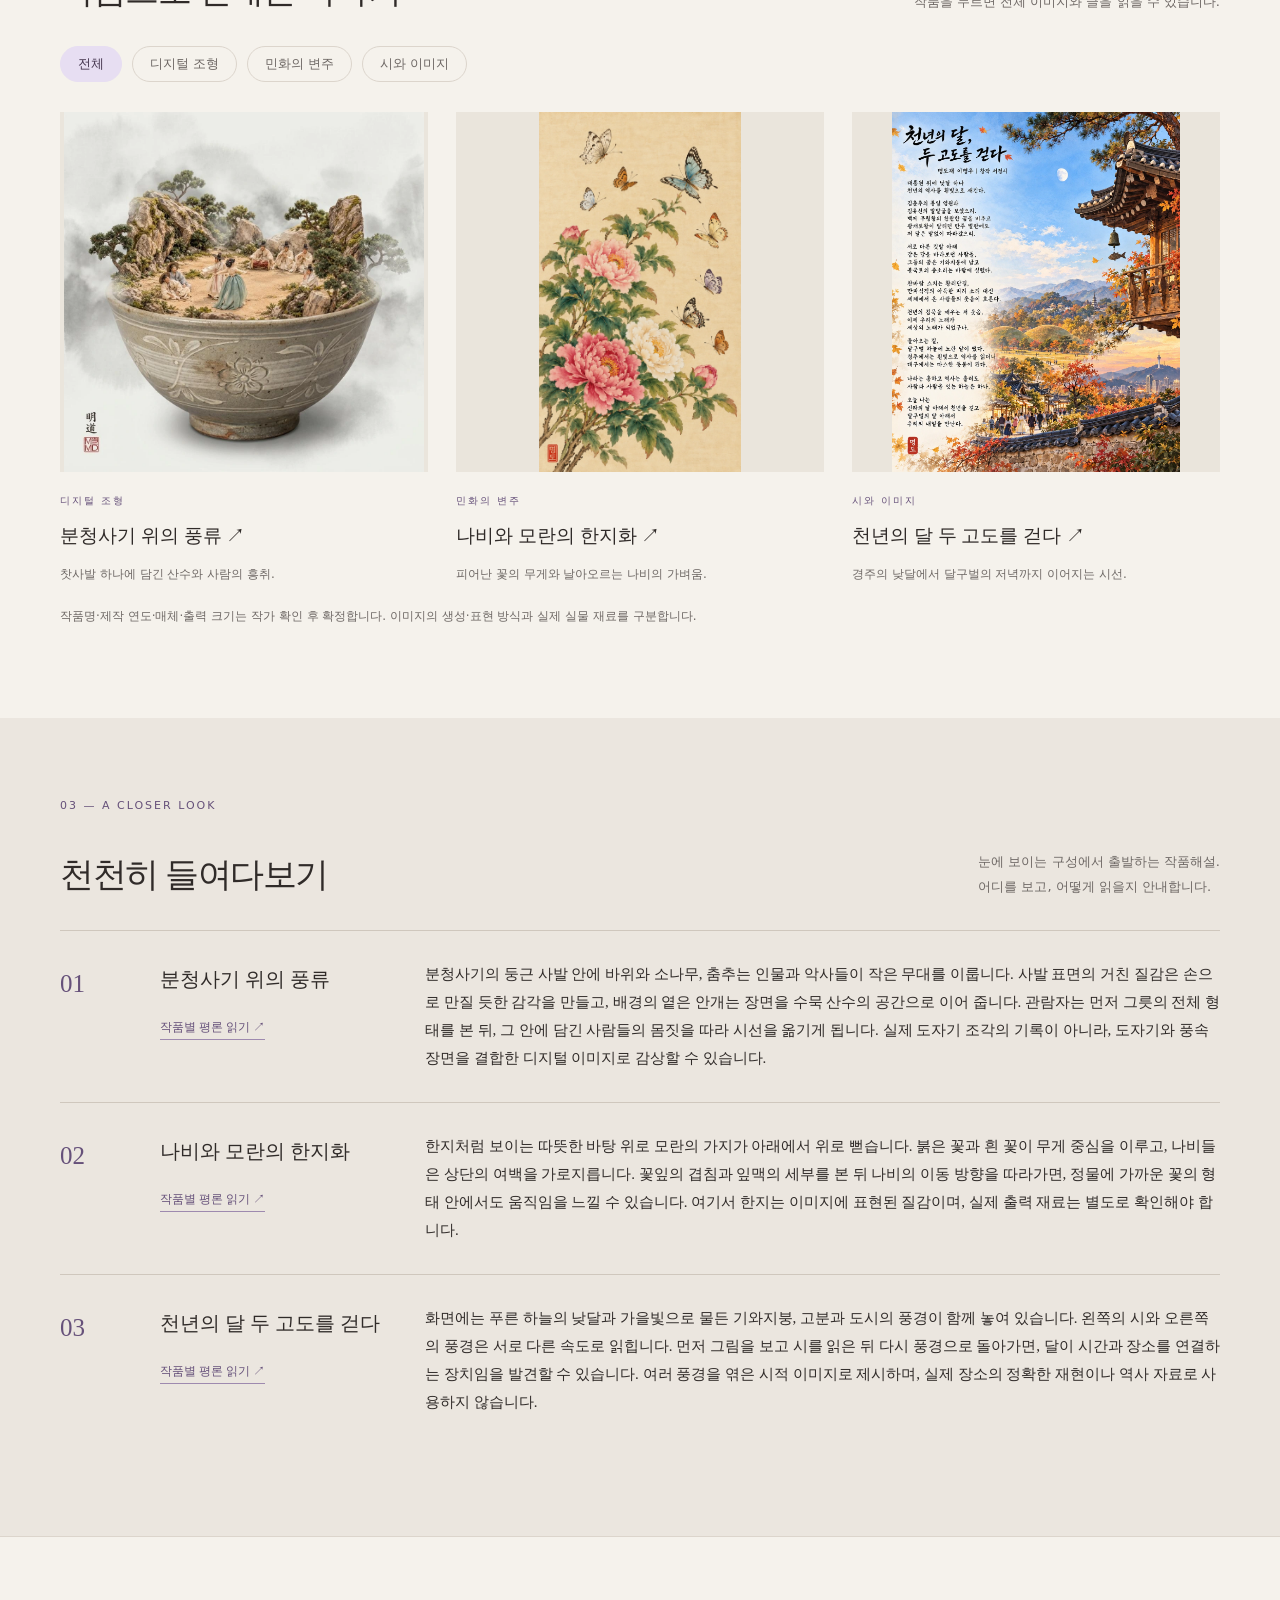
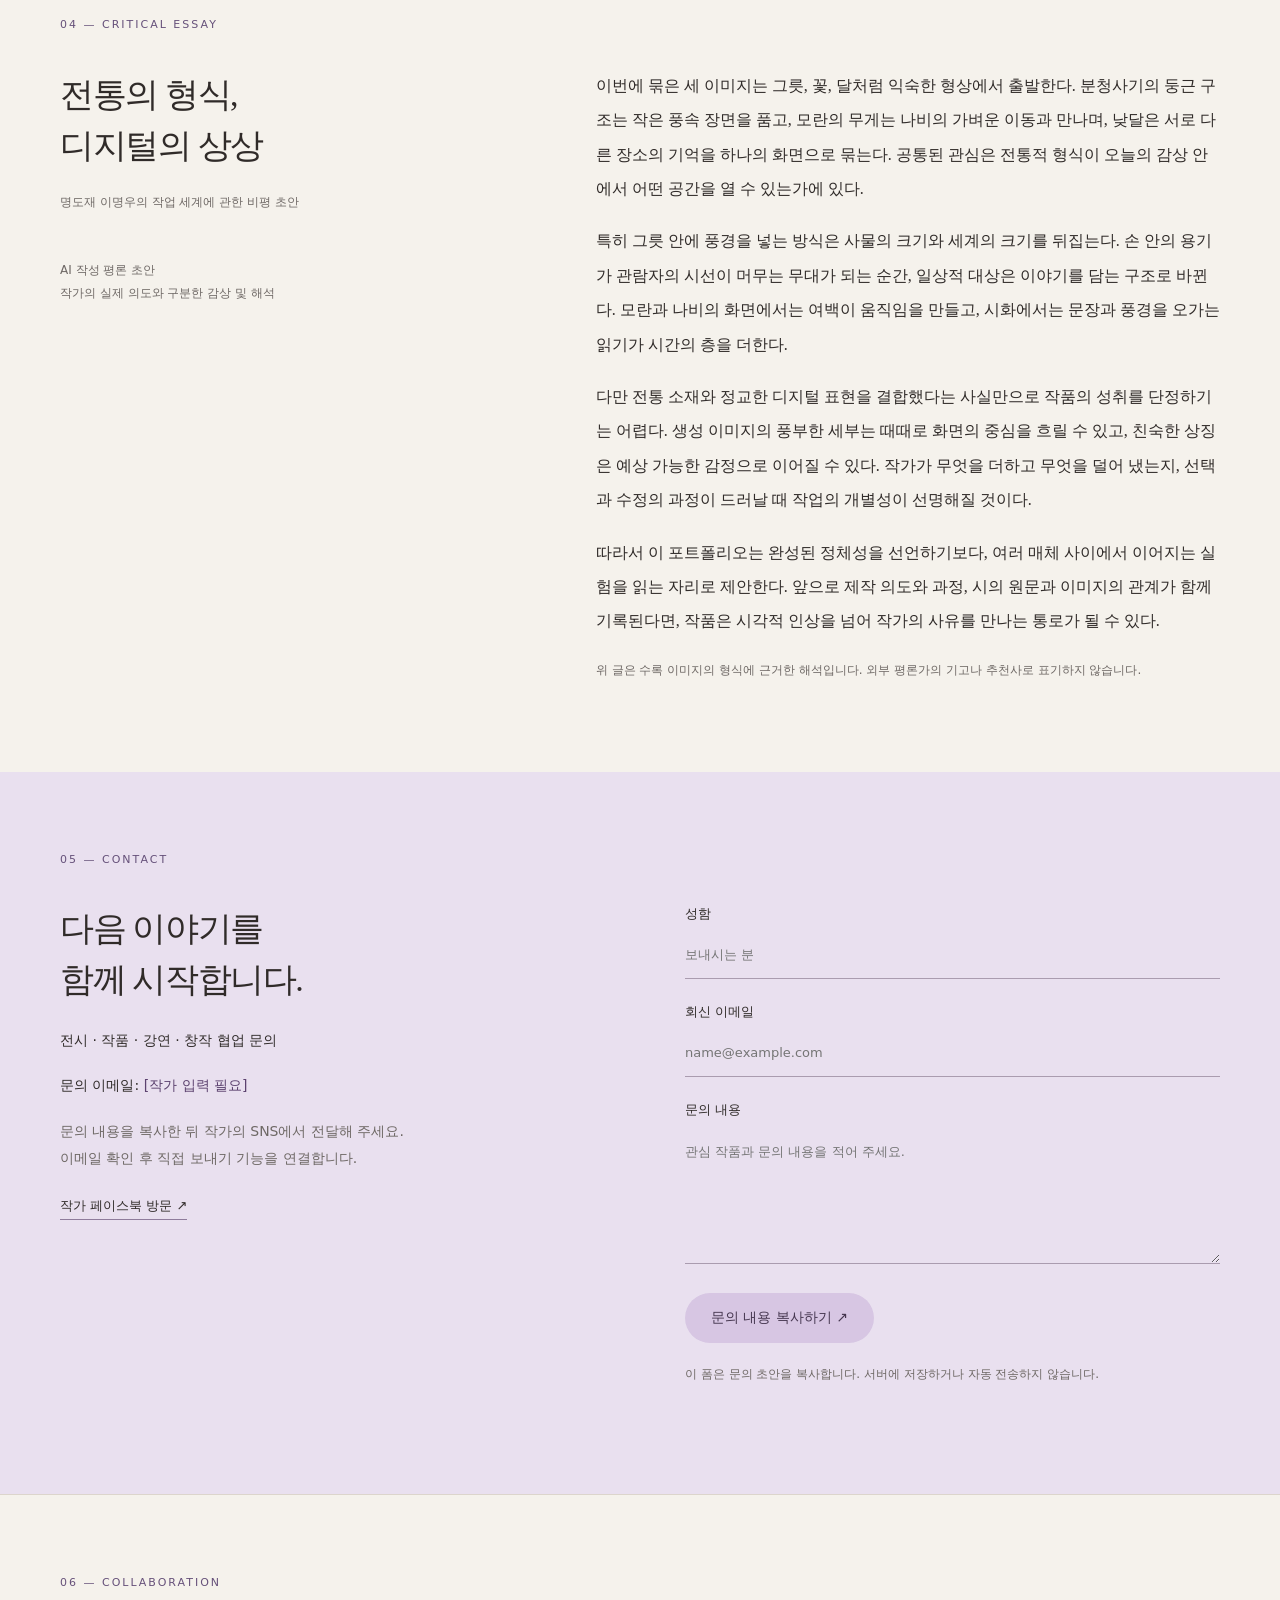
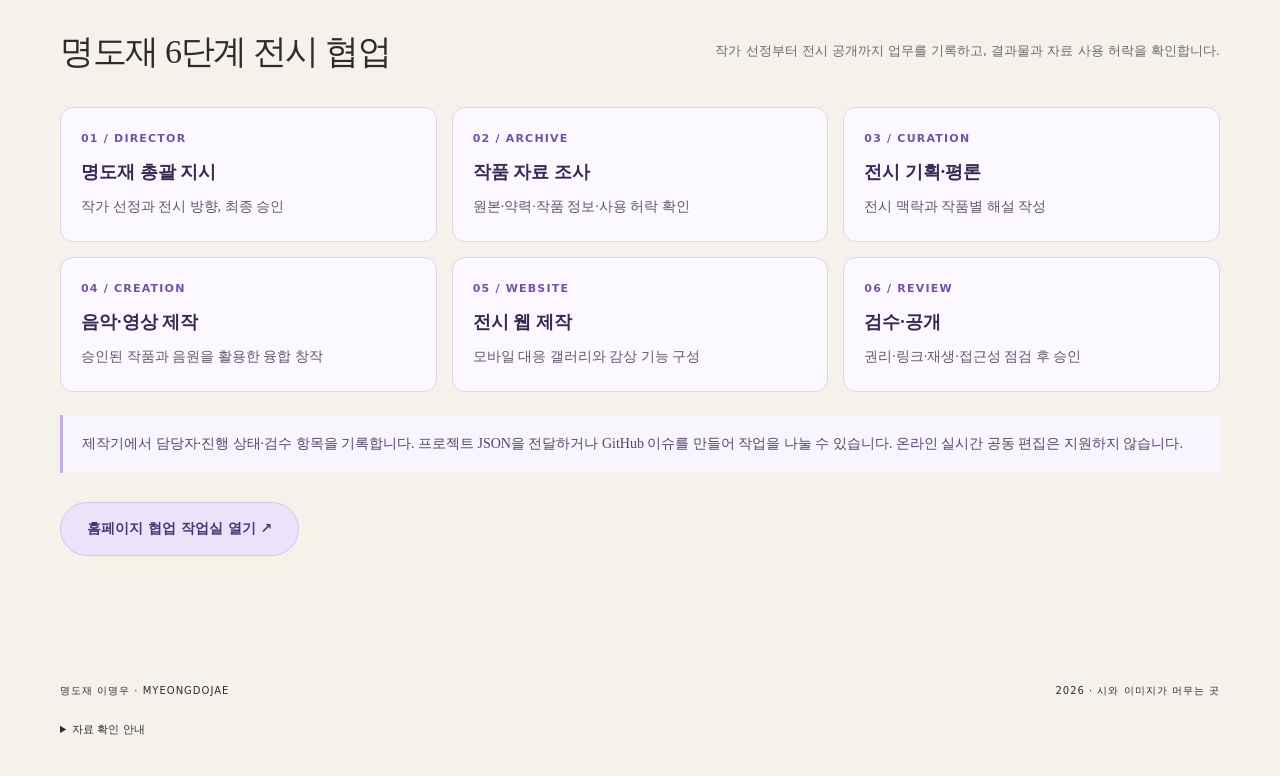
==== commit cf1b8946: "Place collaboration section after contact so public homepage sections read 01 through 06" ====
--- a/index.html
+++ b/index.html
@@ -6,6 +6,7 @@
 <section class="wrap section" id="works"><div class="section-label">02 — SELECTED WORKS</div><div class="section-head"><h2>작품으로 건네는 이야기</h2><p>기존 창작 이미지 세 점을 전시 후보로 담았습니다.<br>작품을 누르면 전체 이미지와 글을 읽을 수 있습니다.</p></div><div class="filters" role="group" aria-label="작품 분야"><button class="active" data-filter="전체" aria-pressed="true">전체</button><button data-filter="디지털 조형" aria-pressed="false">디지털 조형</button><button data-filter="민화의 변주" aria-pressed="false">민화의 변주</button><button data-filter="시와 이미지" aria-pressed="false">시와 이미지</button></div><div class="works-grid" id="work-grid"></div><p class="muted">작품명·제작 연도·매체·출력 크기는 작가 확인 후 확정합니다. 이미지의 생성·표현 방식과 실제 실물 재료를 구분합니다.</p></section>
 <section class="reading-band" id="explanation"><div class="wrap section"><div class="section-label">03 — A CLOSER LOOK</div><div class="section-head"><h2>천천히 들여다보기</h2><p>눈에 보이는 구성에서 출발하는 작품해설.<br>어디를 보고, 어떻게 읽을지 안내합니다.</p></div><div id="explanation-list"></div></div></section>
 <section class="wrap section criticism" id="criticism"><div class="section-label">04 — CRITICAL ESSAY</div><div class="essay-layout"><div><h2>전통의 형식,<br>디지털의 상상</h2><p class="muted">명도재 이명우의 작업 세계에 관한 비평 초안</p><p class="essay-meta">AI 작성 평론 초안<br>작가의 실제 의도와 구분한 감상 및 해석</p></div><article><p>이번에 묶은 세 이미지는 그릇, 꽃, 달처럼 익숙한 형상에서 출발한다. 분청사기의 둥근 구조는 작은 풍속 장면을 품고, 모란의 무게는 나비의 가벼운 이동과 만나며, 낮달은 서로 다른 장소의 기억을 하나의 화면으로 묶는다. 공통된 관심은 전통적 형식이 오늘의 감상 안에서 어떤 공간을 열 수 있는가에 있다.</p><p>특히 그릇 안에 풍경을 넣는 방식은 사물의 크기와 세계의 크기를 뒤집는다. 손 안의 용기가 관람자의 시선이 머무는 무대가 되는 순간, 일상적 대상은 이야기를 담는 구조로 바뀐다. 모란과 나비의 화면에서는 여백이 움직임을 만들고, 시화에서는 문장과 풍경을 오가는 읽기가 시간의 층을 더한다.</p><p>다만 전통 소재와 정교한 디지털 표현을 결합했다는 사실만으로 작품의 성취를 단정하기는 어렵다. 생성 이미지의 풍부한 세부는 때때로 화면의 중심을 흐릴 수 있고, 친숙한 상징은 예상 가능한 감정으로 이어질 수 있다. 작가가 무엇을 더하고 무엇을 덜어 냈는지, 선택과 수정의 과정이 드러날 때 작업의 개별성이 선명해질 것이다.</p><p>따라서 이 포트폴리오는 완성된 정체성을 선언하기보다, 여러 매체 사이에서 이어지는 실험을 읽는 자리로 제안한다. 앞으로 제작 의도와 과정, 시의 원문과 이미지의 관계가 함께 기록된다면, 작품은 시각적 인상을 넘어 작가의 사유를 만나는 통로가 될 수 있다.</p><p class="muted">위 글은 수록 이미지의 형식에 근거한 해석입니다. 외부 평론가의 기고나 추천사로 표기하지 않습니다.</p></article></div></section>
+<section class="contact-band" id="contact"><div class="wrap section"><div class="section-label">05 — CONTACT</div><div class="contact-grid"><div><h2>다음 이야기를<br>함께 시작합니다.</h2><p>전시 · 작품 · 강연 · 창작 협업 문의</p><p>문의 이메일: <span class="pending">[작가 입력 필요]</span></p><p class="muted">문의 내용을 복사한 뒤 작가의 SNS에서 전달해 주세요.<br>이메일 확인 후 직접 보내기 기능을 연결합니다.</p><a class="text-link" href="https://www.facebook.com/KOREA8014LEE/" target="_blank" rel="noopener noreferrer">작가 페이스북 방문 ↗</a></div><form id="contact-form"><label for="sender">성함</label><input id="sender" name="sender" required autocomplete="name" placeholder="보내시는 분"><label for="reply">회신 이메일</label><input id="reply" name="reply" type="email" required autocomplete="email" placeholder="name@example.com"><label for="message">문의 내용</label><textarea id="message" name="message" rows="5" required placeholder="관심 작품과 문의 내용을 적어 주세요."></textarea><button type="submit" class="pill">문의 내용 복사하기 ↗</button><p class="muted">이 폼은 문의 초안을 복사합니다. 서버에 저장하거나 자동 전송하지 않습니다.</p><p id="form-status" role="status"></p></form></div></div></section>
 <section class="wrap section collab-intro" id="collaboration" aria-labelledby="collab-intro-title">
 <div class="section-label">06 — COLLABORATION</div>
 <div class="section-head"><h2 id="collab-intro-title">명도재 6단계 전시 협업</h2><p>작가 선정부터 전시 공개까지 업무를 기록하고, 결과물과 자료 사용 허락을 확인합니다.</p></div>
@@ -20,6 +21,5 @@
 <p class="collab-notice">제작기에서 담당자·진행 상태·검수 항목을 기록합니다. 프로젝트 JSON을 전달하거나 GitHub 이슈를 만들어 작업을 나눌 수 있습니다. 온라인 실시간 공동 편집은 지원하지 않습니다.</p>
 <a class="pill" href="admin/#create">홈페이지 협업 작업실 열기 ↗</a>
 </section>
-<section class="contact-band" id="contact"><div class="wrap section"><div class="section-label">05 — CONTACT</div><div class="contact-grid"><div><h2>다음 이야기를<br>함께 시작합니다.</h2><p>전시 · 작품 · 강연 · 창작 협업 문의</p><p>문의 이메일: <span class="pending">[작가 입력 필요]</span></p><p class="muted">문의 내용을 복사한 뒤 작가의 SNS에서 전달해 주세요.<br>이메일 확인 후 직접 보내기 기능을 연결합니다.</p><a class="text-link" href="https://www.facebook.com/KOREA8014LEE/" target="_blank" rel="noopener noreferrer">작가 페이스북 방문 ↗</a></div><form id="contact-form"><label for="sender">성함</label><input id="sender" name="sender" required autocomplete="name" placeholder="보내시는 분"><label for="reply">회신 이메일</label><input id="reply" name="reply" type="email" required autocomplete="email" placeholder="name@example.com"><label for="message">문의 내용</label><textarea id="message" name="message" rows="5" required placeholder="관심 작품과 문의 내용을 적어 주세요."></textarea><button type="submit" class="pill">문의 내용 복사하기 ↗</button><p class="muted">이 폼은 문의 초안을 복사합니다. 서버에 저장하거나 자동 전송하지 않습니다.</p><p id="form-status" role="status"></p></form></div></div></section>
 <footer class="wrap"><span>명도재 이명우 · MYEONGDOJAE</span><span>2026 · 시와 이미지가 머무는 곳</span><details><summary>자료 확인 안내</summary><p>소개문은 제공된 작가 정보에 기반한 초안입니다. 작품은 기존 창작 이미지를 바탕으로 구성했습니다. 작품해설과 평론은 이미지 관찰에 기반한 AI 초안입니다.</p><p>공개 자료 검색일 2026년 10월 26일. <a href="https://www.facebook.com/KOREA8014LEE/" target="_blank" rel="noopener noreferrer">작가 공개 프로필</a>은 검색 결과에서 확인했으며, 상세 이력은 공식 자료의 보완이 필요합니다.</p></details></footer></main>
 <dialog id="work-dialog" aria-labelledby="dialog-title"><button class="close" type="button" aria-label="작품 상세 닫기">×</button><div id="dialog-content"></div></dialog></body></html>
--- a/style.css
+++ b/style.css
@@ -1 +1,13 @@
 :root{--paper:#f5f2ec;--ink:#302b29;--muted:#6e6865;--line:#dcd5cc;--lavender:#e7def2;--purple:#66517a}*{box-sizing:border-box}html{scroll-behavior:smooth;scroll-padding-top:115px}body{margin:0;background:var(--paper);color:var(--ink);font:16px/1.85 "Noto Serif KR","Batang",serif}h1,h2,h3,p,figure{margin:0}h1,h2,h3{word-break:keep-all}p+p{margin-top:18px}button,input,textarea{font:inherit}button,a,input,textarea,summary{-webkit-tap-highlight-color:transparent}a{color:inherit;text-decoration:none}a:hover{text-decoration:underline}button{cursor:pointer}button:focus-visible,a:focus-visible,input:focus-visible,textarea:focus-visible,summary:focus-visible{outline:3px solid var(--purple);outline-offset:5px}.wrap{max-width:1320px;margin:auto;padding-left:60px;padding-right:60px}header{min-height:108px;display:flex;align-items:center;justify-content:space-between;padding:22px 60px;border-bottom:1px solid var(--line);background:rgba(245,242,236,.97);position:sticky;top:0;z-index:5}nav{display:flex;gap:30px;font-family:system-ui,sans-serif;font-size:14px}nav a:last-child{background:var(--lavender);padding:7px 18px;border-radius:25px}nav a{align-self:center}.brand{display:flex;gap:13px;align-items:center;font-size:19px;line-height:1.5}.brand small{display:block;font:10px/2 system-ui,sans-serif;color:var(--muted);letter-spacing:3px}.seal{background:#9c3c2d;color:#f8ede4;line-height:1.15;padding:6px 8px;font-size:17px}.hero{display:grid;grid-template-columns:.85fr 1.15fr;gap:40px;padding-top:55px;padding-bottom:72px;align-items:center}.eyebrow{font:11px/1.6 system-ui,sans-serif;letter-spacing:2px;color:var(--purple);margin-bottom:22px}h1{font-size:clamp(36px,4.5vw,64px);font-weight:500;line-height:1.4;letter-spacing:-3px}h1 em{font-style:normal;color:var(--purple)}.intro{margin-top:28px;color:var(--muted);line-height:1.9;font-size:17px}.pill{display:inline-flex;align-items:center;justify-content:space-between;gap:45px;border:0;background:var(--lavender);border-radius:40px;padding:13px 26px;color:#45364f;font-family:system-ui,sans-serif;font-size:14px}.hero .pill{margin-top:32px}.hero-note{font:12px/1.9 system-ui,sans-serif;margin-top:55px}.hero-note span{color:var(--muted)}.hero-art img{display:block;width:100%;mix-blend-mode:multiply}.hero-art figcaption{border-top:1px solid var(--line);display:flex;justify-content:space-between;padding-top:12px;font:11px/1.6 system-ui,sans-serif;color:var(--muted)}.section{padding-top:80px;padding-bottom:90px;border-top:1px solid var(--line)}.section-label{font:11px/1.5 system-ui,sans-serif;color:var(--purple);letter-spacing:2px;margin-bottom:35px}h2{font-size:34px;font-weight:500;line-height:1.5;letter-spacing:-1.4px}.artist-layout{display:grid;grid-template-columns:270px 1fr;gap:75px;align-items:center}.artist-layout h2{margin-bottom:20px}.artist-layout .eyebrow{margin-bottom:10px}.portrait{background:#e8e2d9;min-height:300px;display:flex;align-items:center;justify-content:center;flex-direction:column;gap:22px;color:#6a6058}.portrait-symbol{font-size:45px;letter-spacing:4px;writing-mode:vertical-rl;opacity:.6}.portrait p{text-align:center;font:12px/1.8 system-ui,sans-serif}.portrait p span{font-size:11px}.muted{font:12px/1.9 system-ui,sans-serif;color:var(--muted);margin-top:20px}details{font:13px/1.9 system-ui,sans-serif;margin-top:22px}summary{cursor:pointer}details p{margin-top:15px}.section-head{display:flex;justify-content:space-between;gap:40px;align-items:center;margin-bottom:30px}.section-head>p{font:13px/1.9 system-ui,sans-serif;color:var(--muted)}.filters{display:flex;gap:10px;flex-wrap:wrap;margin-bottom:30px}.filters button{padding:7px 17px;border:1px solid var(--line);border-radius:30px;background:transparent;font:13px/1.6 system-ui,sans-serif;color:var(--muted)}.filters .active{background:var(--lavender);border-color:var(--lavender);color:#45364f}.works-grid{display:grid;grid-template-columns:repeat(3,1fr);gap:28px}.work{border:0;background:transparent;text-align:left;padding:0;color:inherit}.work .image-well{background:#eae5dc;height:360px;display:flex;align-items:center;justify-content:center;overflow:hidden}.work img{height:100%;width:100%;object-fit:contain;transition:transform .3s}.work:hover img{transform:scale(1.025)}.work .num{display:block;font:10px system-ui,sans-serif;color:var(--purple);letter-spacing:2px;margin-top:22px}.work h3{font-size:19px;font-weight:500;margin:10px 0}.work p{font:12px/1.8 system-ui,sans-serif;color:var(--muted)}.reading-band{background:#ebe6df}.reading-band .section{border:0}.reading-row{display:grid;grid-template-columns:75px 240px 1fr;gap:25px;border-top:1px solid #cfc7bd;padding:30px 0}.reading-row>span{font-size:25px;color:var(--purple)}.reading-row h3{font-size:20px;font-weight:500}.reading-row p{font-size:15px}.reading-row button{display:block;border:0;border-bottom:1px solid #9e8aaf;background:none;color:var(--purple);padding:0;margin-top:18px;font-size:12px}.essay-layout{display:grid;grid-template-columns:1fr 1.4fr;gap:90px}.essay-meta{font:12px/1.9 system-ui,sans-serif;color:var(--muted);margin-top:45px}.essay-layout article{font-size:16px;line-height:2.15}.contact-band{background:#e9e0ef}.contact-band .section{border:0}.contact-grid{display:grid;grid-template-columns:1fr 1fr;gap:90px}.contact-grid h2{margin-bottom:22px}.contact-grid>div>p{font:14px/1.9 system-ui,sans-serif}.pending{color:#5c426f}.text-link{display:inline-block;margin-top:22px;border-bottom:1px solid #8f7c9c;font:13px/2 system-ui,sans-serif}form{font:13px/1.7 system-ui,sans-serif}label{display:block;margin-bottom:7px}input,textarea{width:100%;padding:12px 0;border:0;border-bottom:1px solid #aa9caf;background:transparent;border-radius:0;margin-bottom:22px;color:var(--ink)}textarea{resize:vertical}form .pill{background:#d7c6e3}footer{display:flex;flex-wrap:wrap;gap:20px;justify-content:space-between;padding-top:35px!important;padding-bottom:35px!important;font:10px/1.9 system-ui,sans-serif;letter-spacing:1px}footer details{width:100%;letter-spacing:0;font-size:11px;margin-top:0}dialog{border:0;background:var(--paper);color:var(--ink);max-width:1100px;width:94vw;max-height:92vh;padding:55px;overscroll-behavior:contain}dialog::backdrop{background:#26201ccd;backdrop-filter:blur(6px)}.close{position:absolute;top:12px;right:20px;border:0;background:var(--lavender);border-radius:50%;width:35px;height:35px;font-size:26px;line-height:1}.detail-layout{display:grid;grid-template-columns:1fr 1fr;gap:40px}.detail-layout img{width:100%;height:auto;max-height:72vh;object-fit:contain;position:sticky;top:0}.detail-layout h2{font-size:28px;margin-bottom:10px}.detail-layout h3{font-size:20px;margin-top:28px;margin-bottom:10px}.detail-layout p{font-size:14px}.detail-layout dl{font:12px/1.9 system-ui,sans-serif}.detail-layout dt{color:var(--purple);margin-top:12px}.detail-layout dd{margin:0}.detail-layout a{font:12px system-ui,sans-serif;text-decoration:underline}.skip{position:absolute;top:-80px;background:white;padding:10px;z-index:20}.skip:focus{top:0}[hidden]{display:none!important}@media(max-width:900px){header{padding:18px 25px;gap:15px;flex-wrap:wrap;position:relative}nav{gap:19px;flex-wrap:wrap;font-size:12px}.wrap{padding-left:26px;padding-right:26px}.hero{gap:15px}.hero-note{margin-top:25px}.artist-layout{gap:35px;grid-template-columns:200px 1fr}.work .image-well{height:280px}.reading-row{grid-template-columns:40px 180px 1fr;gap:15px}.essay-layout,.contact-grid{gap:40px}.detail-layout{gap:25px}}@media(max-width:620px){html{scroll-padding-top:15px}.hero{grid-template-columns:1fr;padding-top:38px;padding-bottom:45px}.hero-copy{max-width:90%}h1{font-size:42px;letter-spacing:-2px}.intro{font-size:15px;margin-top:20px}.hero-note{margin:23px 0 10px}.hero-art{margin-top:15px}.section{padding-top:45px;padding-bottom:50px}.section-label{margin-bottom:24px}h2{font-size:28px}.artist-layout{grid-template-columns:1fr;gap:30px}.portrait{min-height:230px;max-width:260px}.section-head{display:block}.section-head>p{margin-top:15px}.works-grid{grid-template-columns:1fr;gap:38px}.work .image-well{height:420px}.reading-row{grid-template-columns:32px 1fr}.reading-row>div:last-child{grid-column:2}.essay-layout,.contact-grid,.detail-layout{grid-template-columns:1fr;gap:28px}.essay-meta{margin-top:20px}.detail-layout img{position:static;max-height:60vh}dialog{padding:48px 22px 25px}.section-head h2{font-size:27px}footer{font-size:10px}.brand{font-size:17px}nav{gap:14px}.hero-art figcaption{font-size:10px}}@media(prefers-reduced-motion:reduce){html{scroll-behavior:auto}*{transition:none!important}}
+
+/* Public homepage: six-step collaboration overview. */
+.collab-intro{scroll-margin-top:105px}
+.collab-steps{display:grid;grid-template-columns:repeat(3,minmax(0,1fr));gap:15px;margin:27px 0 23px}
+.collab-steps article{background:#fbf8ff;border:1px solid #dfd3ed;border-radius:13px;padding:22px 20px;min-width:0}
+.collab-steps article span{display:block;font:700 11px/1.7 system-ui,sans-serif;letter-spacing:.11em;color:#7552a0}
+.collab-steps article h3{font-size:18px;color:#392951;margin:10px 0 8px;line-height:1.5}
+.collab-steps article p{font-size:14px;line-height:1.8;color:#62546f;margin:0;word-break:keep-all}
+.collab-notice{padding:16px 19px;border-left:3px solid #c4aede;background:#f9f5ff;color:#53456d;margin:20px 0!important;font-size:14px}
+.collab-intro>.pill{display:inline-flex;margin:9px 0 0;background:#ebe3fa;color:#4b3674;border:1px solid #d6c5ee;text-decoration:none;font-weight:700}
+@media(max-width:850px){.collab-steps{grid-template-columns:repeat(2,minmax(0,1fr))}}
+@media(max-width:580px){.collab-steps{grid-template-columns:1fr}}
